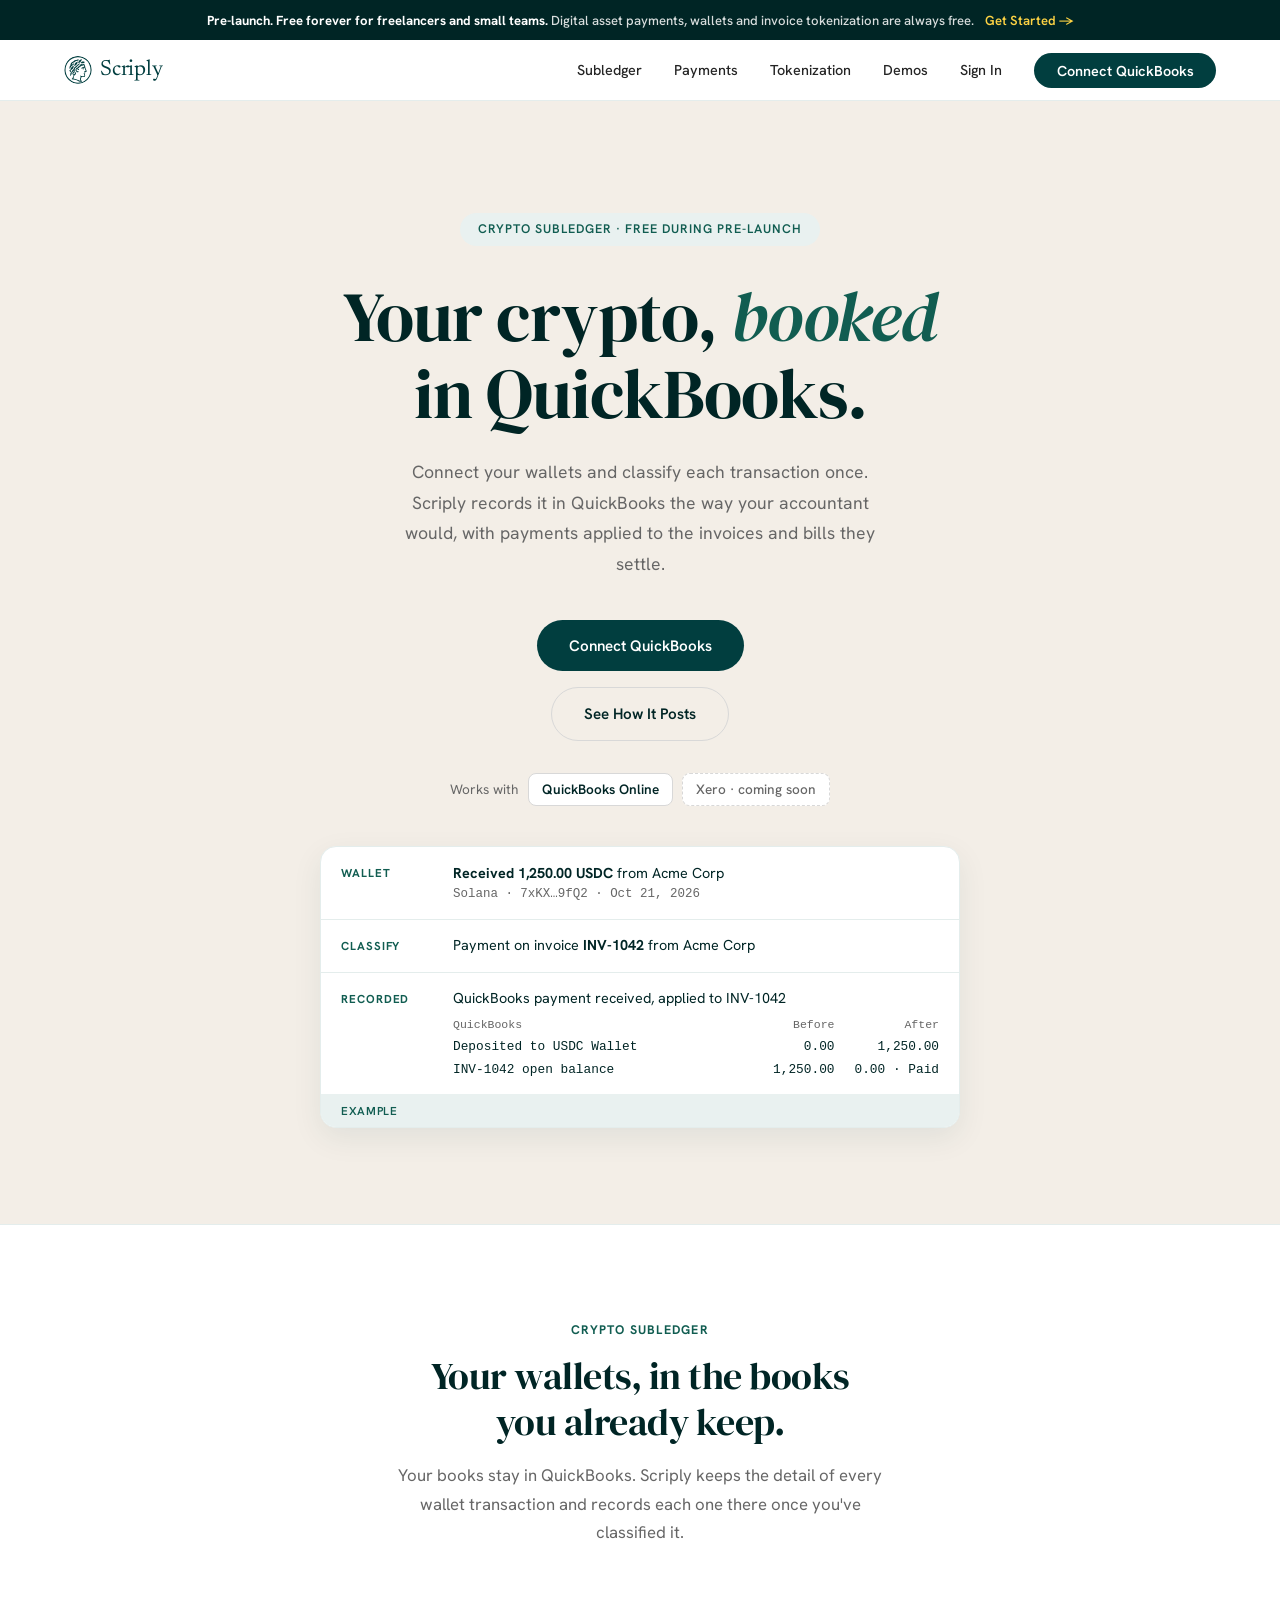
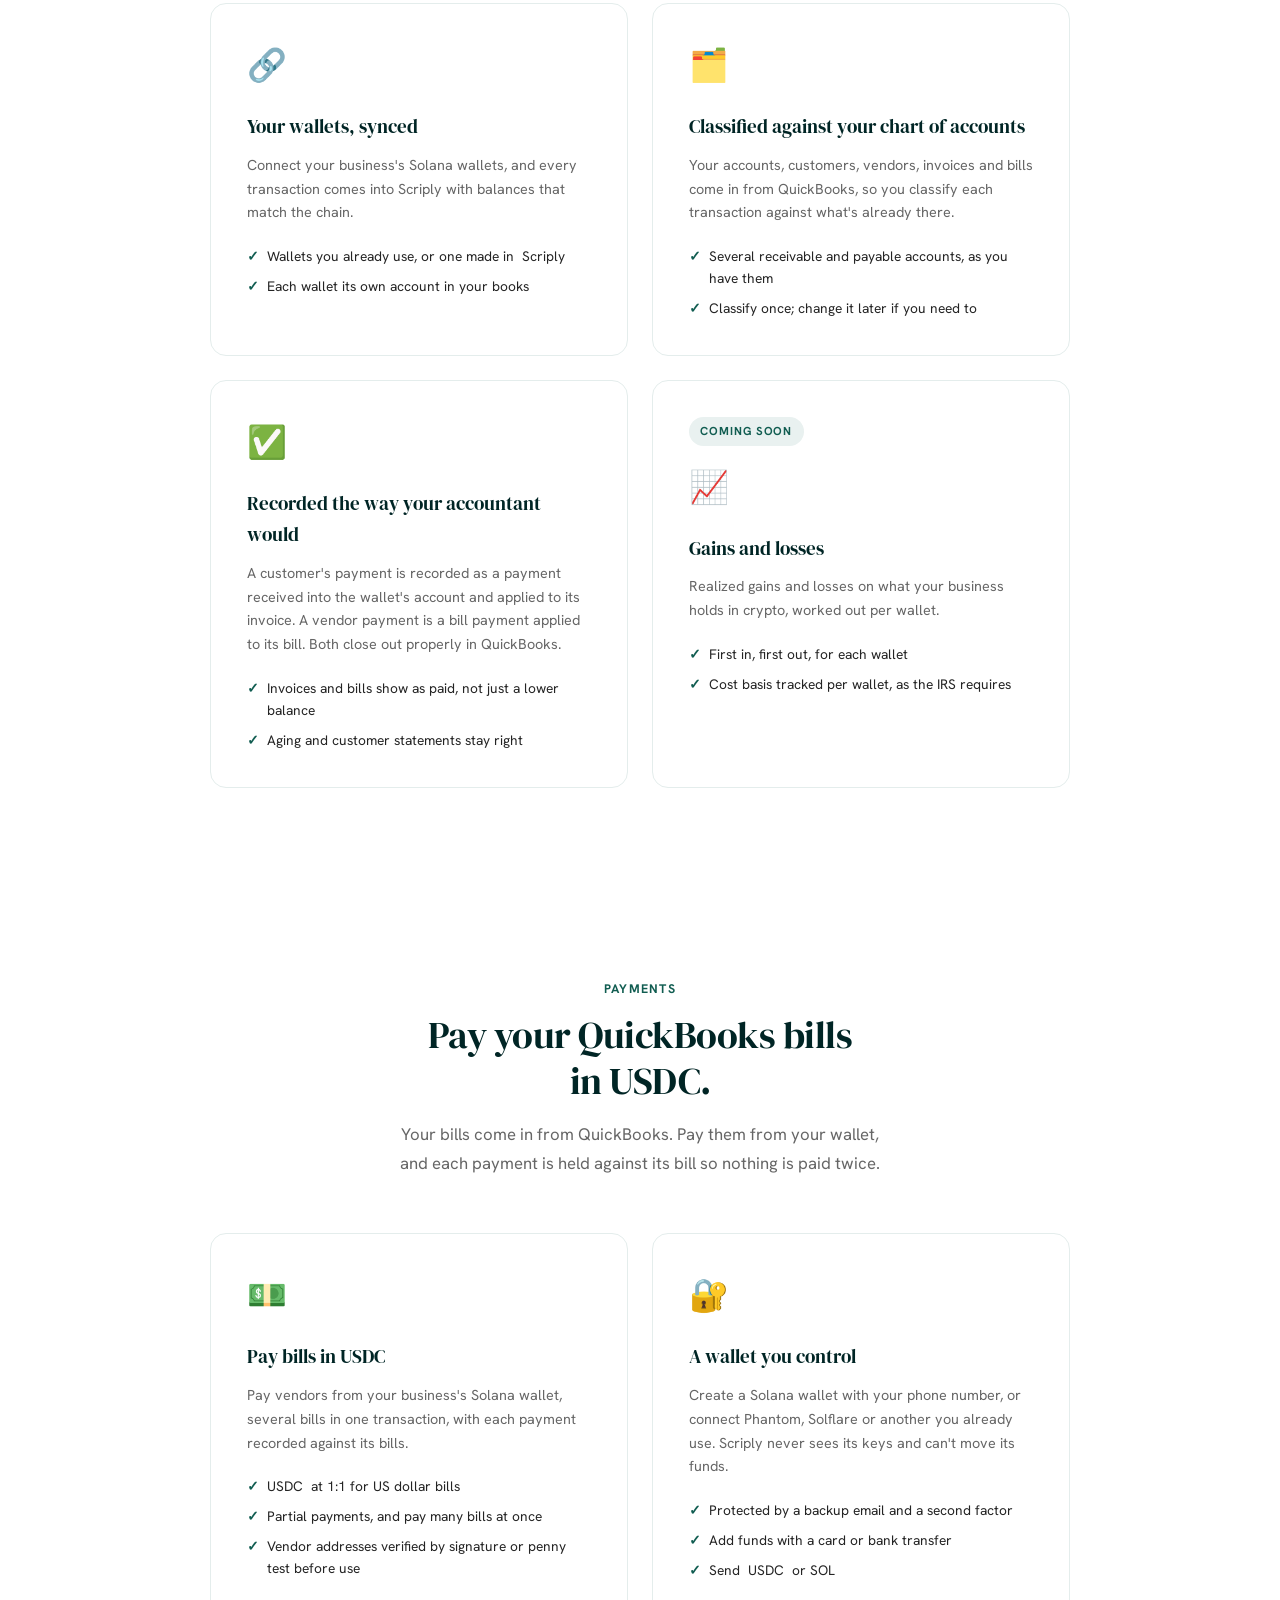
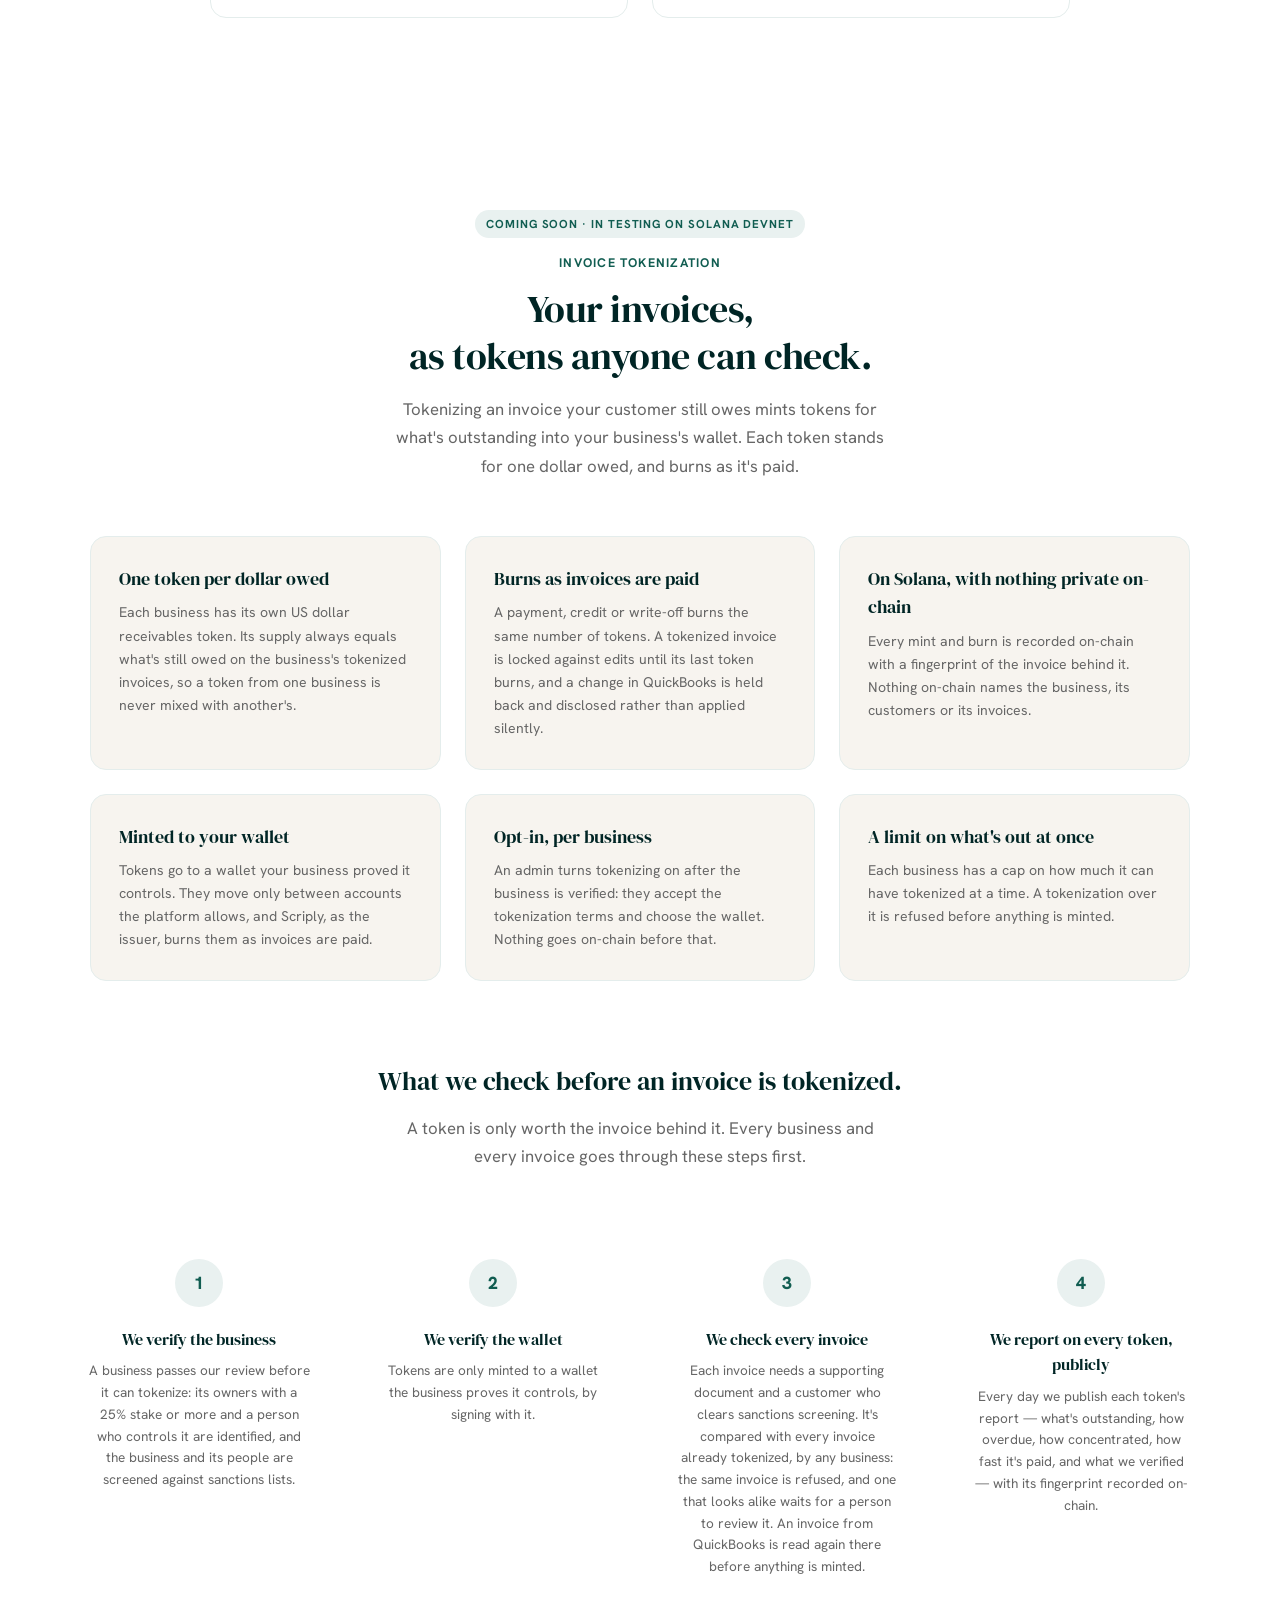
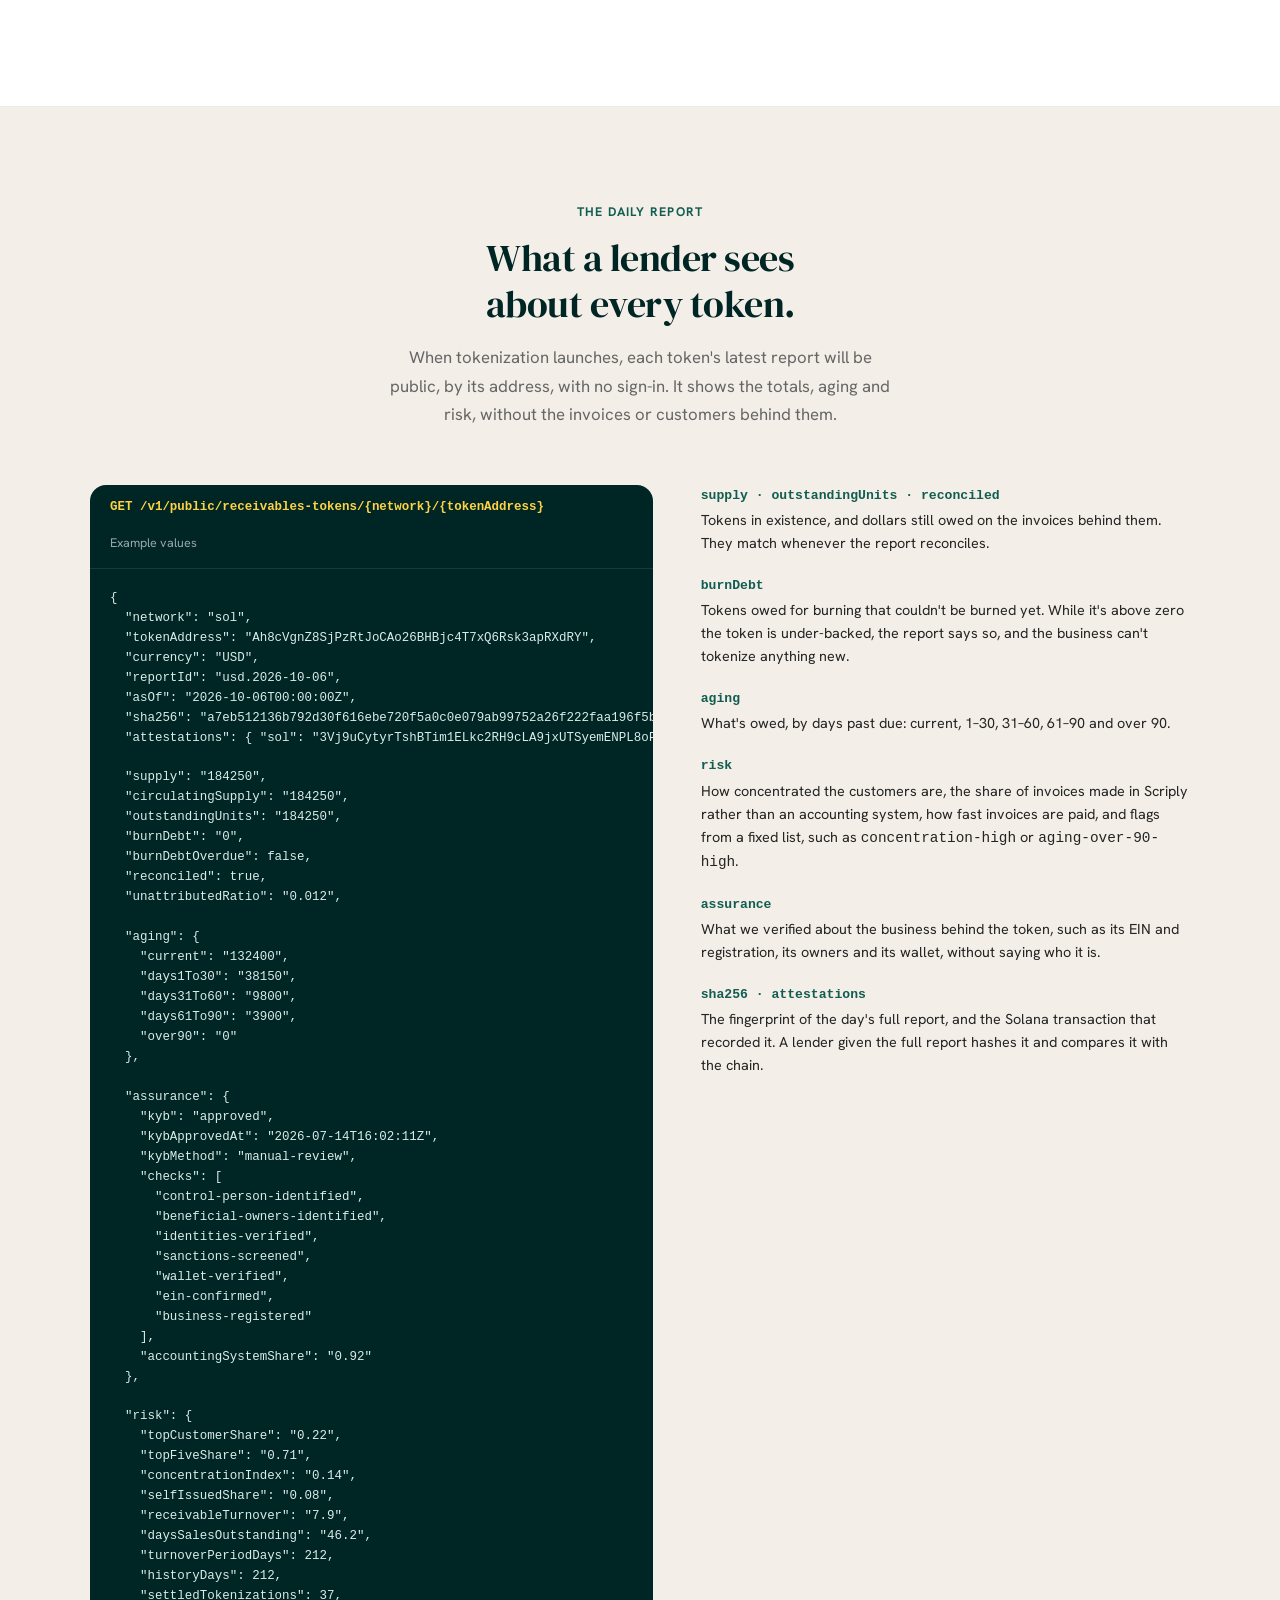
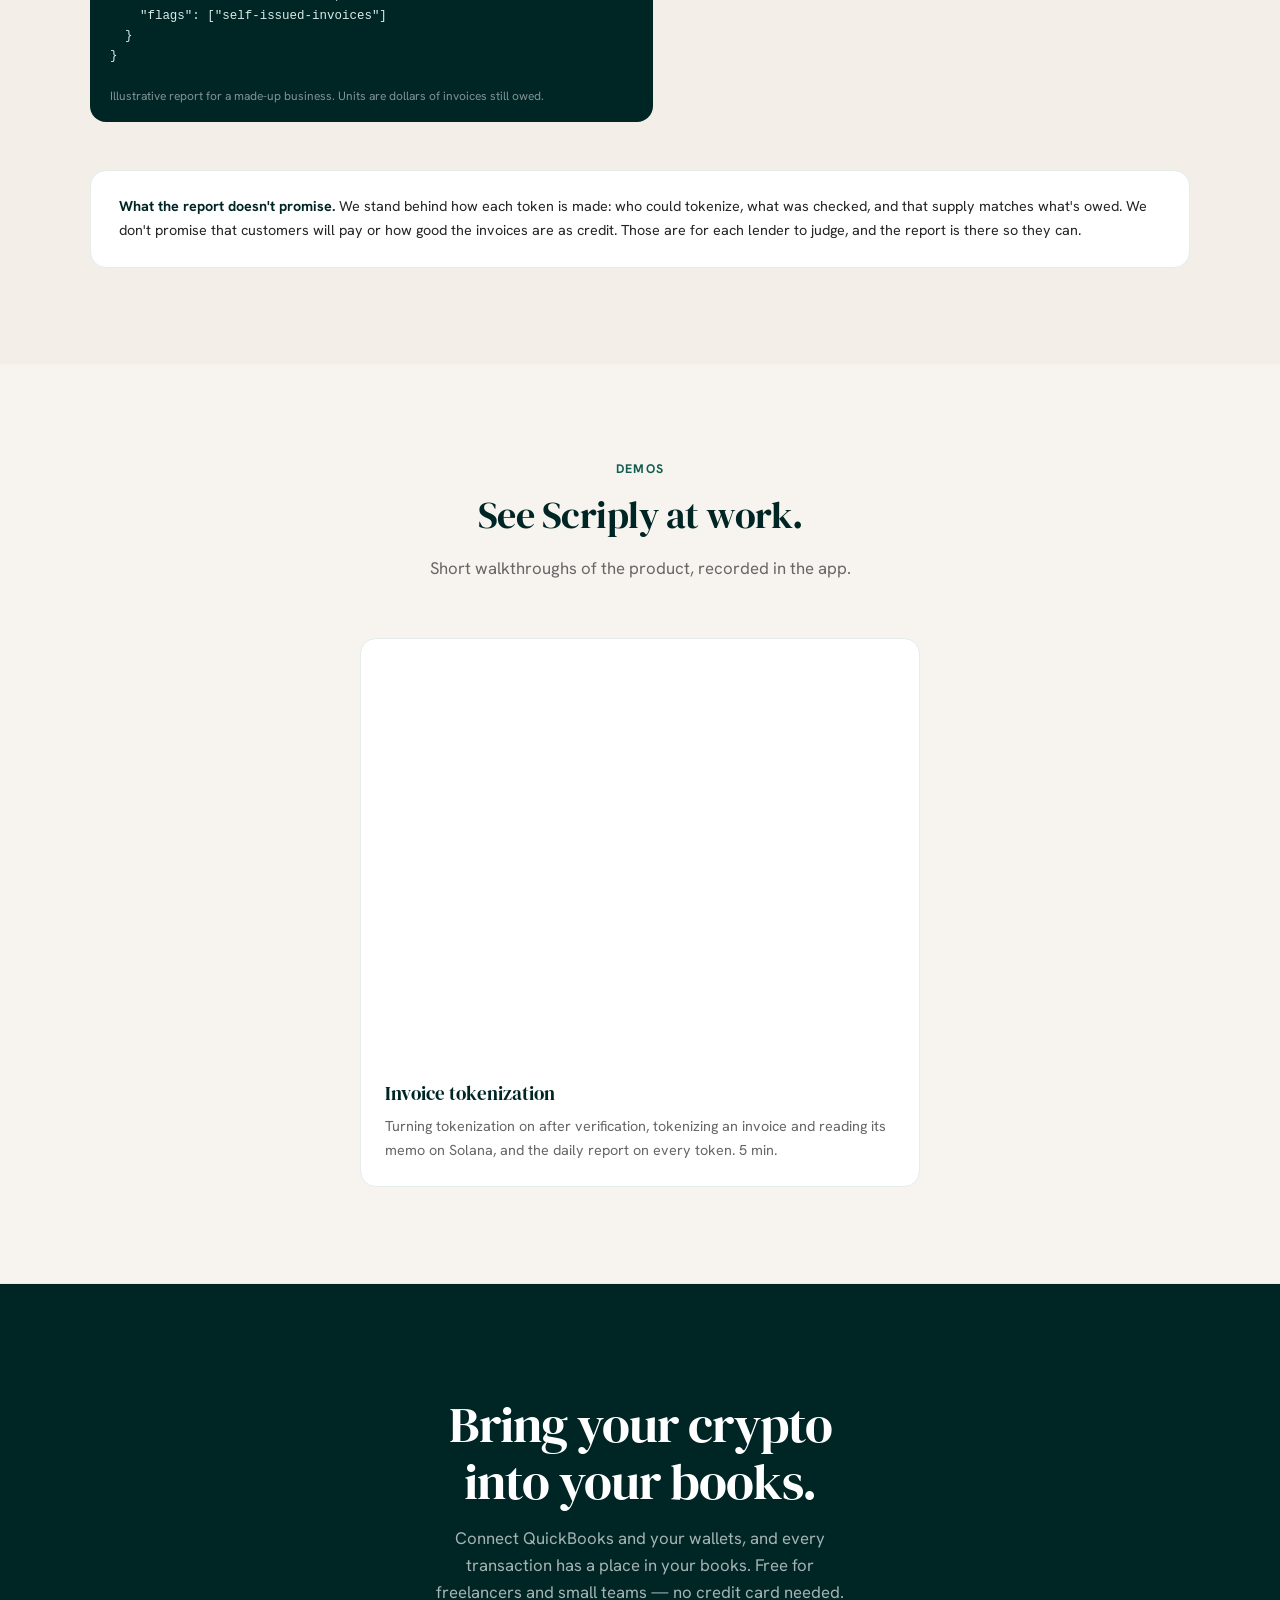
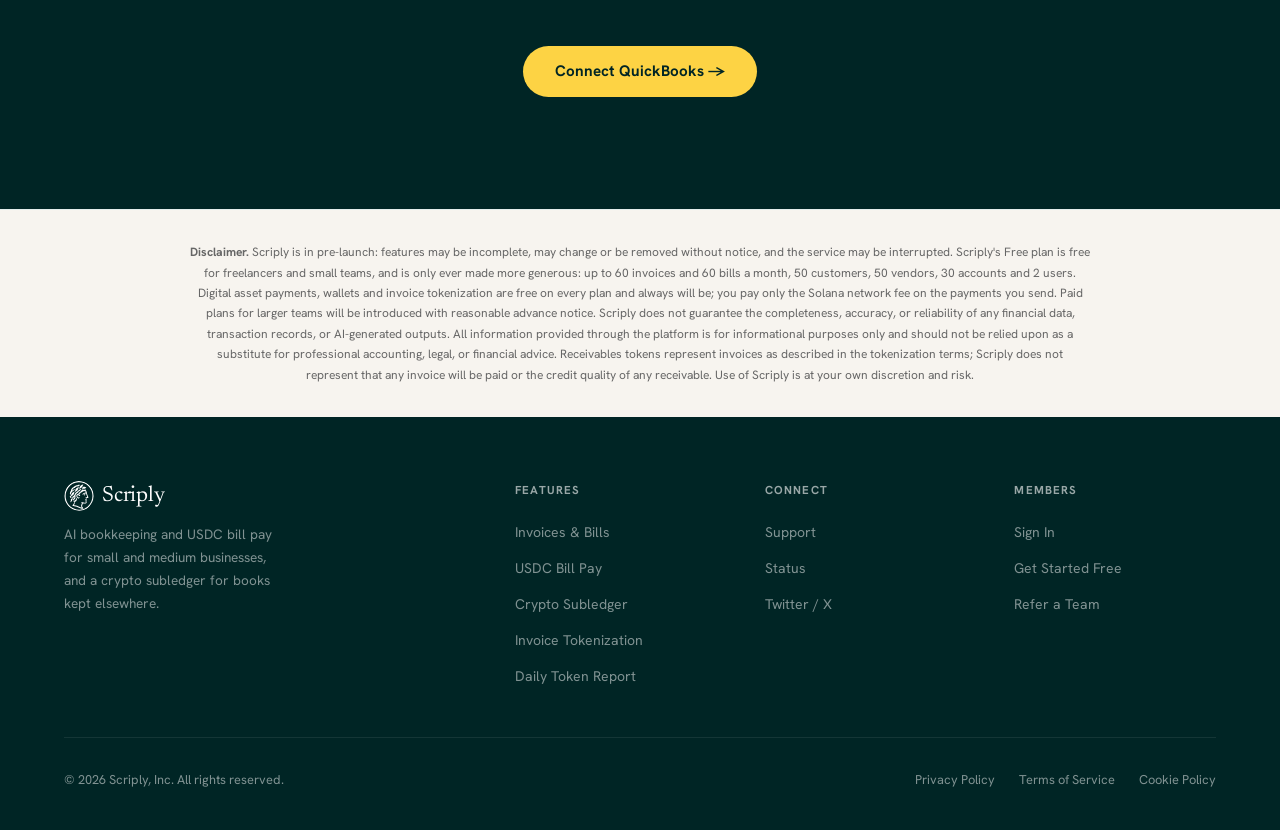
==== crypto-subledger.html @ 347678d5 "Split the site by where a business keeps its books The home page is for a business that runs its boo" ====
<!DOCTYPE html>
<html lang="en">
<head>
  <meta charset="UTF-8" />
  <meta name="viewport" content="width=device-width, initial-scale=1.0" />
  <title>Scriply — Crypto Subledger for QuickBooks</title>
  <meta name="description" content="Bring your business's crypto into QuickBooks: connect your wallets, classify each transaction once, and Scriply records it with payments applied to the invoices and bills they settle. Pay bills in USDC and turn invoices into tokens.">
  <meta name="theme-color" content="#013e3f">
  <meta property="og:type" content="website">
  <meta property="og:url" content="https://www.scriply.io/crypto-subledger">
  <meta property="og:site_name" content="Scriply">
  <meta property="og:title" content="Scriply — Your crypto, booked in QuickBooks">
  <meta property="og:description" content="Connect your wallets, classify each transaction once, and Scriply records it in QuickBooks, with payments applied to the invoices and bills they settle.">
  <meta name="twitter:card" content="summary">
  <link rel="preconnect" href="https://fonts.googleapis.com">
  <link rel="preconnect" href="https://fonts.gstatic.com" crossorigin>
  <link href="https://fonts.googleapis.com/css2?family=Hanken+Grotesk:wght@400;500;600;700;800;900&family=DM+Serif+Display:ital@0;1&family=Newsreader:opsz@6..72&display=swap" rel="stylesheet">
  <link rel="icon" href="favicon.svg" type="image/svg+xml">
  <link rel="apple-touch-icon" href="apple-touch-icon.png">
  <link rel="stylesheet" href="/styles.css">
</head>
<body>

  <!-- The Scriply coin, as scriply-ui's CoinMark (compact) draws it, in the text colour -->
  <svg width="0" height="0" style="position:absolute" aria-hidden="true">
    <symbol id="coin" viewBox="261 253 724 724">
      <clipPath id="coin-clip"><circle cx="623" cy="615" r="360"/></clipPath>
      <path fill="currentColor" fill-rule="evenodd" clip-path="url(#coin-clip)" d="M 596.5 153 C 363.8 168.7, 186.1 343.9, 168 575.3 C 166.7 591.9, 166.7 635, 168 650.5 C 176.8 755, 214.9 846, 281.5 922 C 394.5 1050.8, 567.4 1105, 734 1063.9 C 861.9 1032.2, 971.6 943.5, 1032 822.8 C 1084.2 718.7, 1095 593.5, 1061.9 478.9 C 1018.3 327.8, 900.2 210, 751.1 168.9 C 701.9 155.3, 646.5 149.7, 596.5 153 M 603.5 184.6 C 493.9 191.5, 401.3 231.6, 327.1 304.4 C 318.1 313.2, 306.8 325.2, 302 331 C 225.1 423.1, 190.2 546.7, 206 671 C 228.3 846.2, 354.1 989.9, 522.5 1032.3 C 584.9 1048, 650.4 1049.1, 712.5 1035.3 C 857.2 1003.2, 972.7 897.6, 1020.8 753.4 C 1056.8 645.7, 1051.8 532.5, 1006.5 428.5 C 948.5 295.4, 823.6 204.3, 675.5 187 C 658.1 184.9, 618.5 183.6, 603.5 184.6 M 621 204.1 C 613.3 206.3, 608.3 214.2, 609.2 222.7 C 611 238.3, 630.7 242.3, 639.8 228.9 C 642.9 224.4, 642.6 215, 639.2 210.3 C 635.5 205.1, 627.3 202.3, 621 204.1 M 558.2 209.2 C 551 211.6, 545.9 220.6, 547.4 228.3 C 550.4 244.7, 573.6 246.9, 579.5 231.5 C 584.7 217.9, 572 204.5, 558.2 209.2 M 678.4 209.8 C 665.6 217.8, 666.8 235.3, 680.4 240.5 C 698.8 247.5, 711.6 222.5, 695.7 210.6 C 691.7 207.7, 682.4 207.2, 678.4 209.8 M 736.9 223.2 C 730.2 226.6, 727.7 231, 728.2 238.7 C 728.8 249.2, 734.3 254.5, 744.5 254.5 C 751.6 254.5, 754.7 252.8, 758.7 247 C 761.8 242.3, 761.8 233.6, 758.7 228.8 C 756.1 224.9, 748.9 221, 744.5 221 C 742.8 221, 739.4 222, 736.9 223.2 M 497.5 223.5 C 490.7 227.1, 488 231.5, 488 238.5 C 488 251.5, 500.7 259.6, 511.9 253.8 C 523.8 247.6, 524.7 232.8, 513.7 224.6 C 510.1 221.9, 501.4 221.3, 497.5 223.5 M 443.6 245.4 C 427.6 251.1, 428.2 273.2, 444.5 278 C 455.7 281.2, 467.8 270, 465.4 258.6 C 463.3 248.5, 452.7 242.1, 443.6 245.4 M 790.9 246.2 C 785.8 249.7, 783.7 253.3, 783.2 259.2 C 781.4 280.9, 812.5 284.2, 816.4 262.9 C 817.6 256.7, 813.1 248.7, 806.8 245.4 C 802.5 243.2, 794.8 243.6, 790.9 246.2 M 607 255.6 C 477.9 262.8, 364.8 338, 310 453.1 C 259.1 560.1, 260.1 676.3, 312.8 777.5 C 340 829.7, 375.3 870.6, 423.3 905.7 C 506.2 966.3, 610.2 987.4, 707.7 963.4 C 771.1 947.8, 833.1 910.5, 877 861.6 C 940.4 790.9, 973 712.1, 975.6 623.5 C 978.2 538, 949.7 451.6, 896.9 385 C 886.6 371.9, 857.9 343.1, 844.3 332.2 C 809.4 304.1, 766.1 281.1, 726.5 269.6 C 687.1 258.2, 646.4 253.4, 607 255.6 M 841.9 276.2 C 831.1 283.5, 831.1 297.4, 842 304.8 C 847.1 308.3, 856.6 307.6, 861 303.4 C 872.7 292.3, 866.1 274, 850.5 274 C 846.7 274, 844.3 274.6, 841.9 276.2 M 389.4 276.9 C 378.3 281.9, 377 299.5, 387.3 305.8 C 403.9 316.1, 422.4 295.8, 409.7 281.3 C 404.1 274.9, 397 273.4, 389.4 276.9 M 609 285.1 C 510.8 289.5, 421 337.4, 365.3 415 C 334.4 458, 312 512.8, 304.5 563.5 C 300.1 593.5, 299.8 634.6, 303.9 661.5 C 331.3 842.8, 501.5 969.9, 678 940.8 C 782.8 923.6, 873.9 850.1, 920 745.5 C 960.3 654, 956.7 551.6, 910 458 C 894.9 427.7, 879.6 405.7, 858 383.6 C 790.2 314.1, 705.8 280.7, 609 285.1 M 888.9 314.2 C 880.5 318.5, 877.1 330.4, 882.2 338 C 889.5 348.8, 903.4 348.8, 910.8 337.9 C 912.7 335, 913.1 333.5, 912.8 328.4 C 911.9 315.3, 900.4 308.4, 888.9 314.2 M 345.5 314.5 C 327.7 320.7, 332.4 347, 351.2 347 C 370.8 347, 374.1 319.3, 355.2 314 C 350.6 312.7, 350.3 312.7, 345.5 314.5 M 715 335.6 C 666.3 348.5, 646.2 369.4, 631.4 422.3 C 627.1 437.6, 626.8 439.2, 628.2 440.7 C 629.7 442.1, 630.4 441.9, 636.1 438.2 C 639.6 436, 649 430.5, 657 425.9 C 674.4 416, 682.1 410.7, 691 402.3 C 704.3 389.7, 714.9 370.8, 723.1 345.2 C 726.4 334.5, 725 332.9, 715 335.6 M 612.5 346 C 602.5 347.4, 589.4 350.8, 583 353.7 C 579.4 355.3, 574.4 356.5, 568.9 357 C 547 359.2, 525.4 370.1, 508 387.8 C 499.2 396.8, 497.8 397.7, 488.8 401.6 C 453.4 416.6, 429.9 448.8, 427.3 486 L 426.6 495.2 421.2 502.3 C 414.4 511.3, 408.6 522.6, 405.7 532.7 C 400.2 552.3, 405.4 585.8, 414.3 586.8 C 418.5 587.3, 419.6 585.6, 420.9 576.9 C 424.8 550.5, 437.2 527.6, 456.7 510.6 C 465.8 502.8, 470.9 499.5, 488 490.5 C 506.7 480.7, 509.5 477.9, 517.2 460.4 C 523.2 446.7, 523.8 444.5, 521.6 443.6 C 518.5 442.5, 501.5 452.3, 490.8 461.6 C 485.2 466.4, 460.4 480.7, 459.3 479.7 C 459.1 479.4, 459.9 475.9, 461.3 472 C 469.3 449, 489.1 430.2, 514.6 421.4 C 522.6 418.7, 524.9 417.4, 526.9 414.8 C 531.3 408.7, 544.5 396.5, 550.2 393.1 C 564.9 384.4, 586.8 379, 607 379 C 611 379, 616 378.1, 619.7 376.9 C 625.4 375, 626.3 374.2, 630.6 368.1 C 633.2 364.5, 638.2 358.6, 641.8 355.1 C 647.5 349.6, 648.1 348.7, 646.8 347.4 C 644.9 345.5, 622.6 344.6, 612.5 346 M 927.5 360.2 C 916.2 366.6, 916.4 383.6, 927.9 389.6 C 933.4 392.5, 937.3 392.6, 943 389.7 C 954.5 383.9, 955.4 368.5, 944.7 360.6 C 940.6 357.5, 932.4 357.3, 927.5 360.2 M 304 361.2 C 291.8 367.7, 292 385.4, 304.4 391 C 309.8 393.5, 313.6 393.4, 319 390.7 C 325.2 387.5, 328 383.1, 328 376 C 328 362.8, 315.4 355.1, 304 361.2 M 732.5 393.5 C 725.9 394.9, 725.2 395.3, 720.5 400.7 C 711.6 410.9, 702.7 419, 692.8 425.5 C 687.4 429.1, 682.7 432.5, 682.3 433.1 C 681.3 434.9, 684.9 437, 689.2 437 C 691.3 437, 698.7 438.2, 705.7 439.6 C 723.4 443.3, 744.6 443.6, 756.5 440.1 C 767.6 436.9, 777.1 432, 787.5 424.1 C 798.6 415.7, 800.3 413.2, 797.4 409.2 C 794.5 405.4, 782 398.4, 772.5 395.3 C 762.2 392.1, 743.2 391.2, 732.5 393.5 M 603 401.5 C 583.9 408.4, 572.3 415.5, 560.4 427.4 C 544.3 443.6, 536.5 460.6, 530 494 C 528.9 499.7, 527.6 506, 527 507.8 C 525.8 511.9, 527.1 515, 529.9 515 C 531 515, 539 510.3, 547.7 504.6 C 588.9 477.6, 601.4 460.8, 613.4 415.2 C 618.5 396, 618.4 395.9, 603 401.5 M 958.9 411.3 C 943.7 419.3, 949.2 443, 966.4 443 C 985.1 443, 990.5 418.6, 973.5 410.8 C 968.1 408.4, 964.1 408.5, 958.9 411.3 M 271.9 413.2 C 267.1 416.5, 264.8 420.1, 264.2 425.2 C 262.5 440.2, 278.6 449.8, 290.9 441 C 299.9 434.6, 299.6 419.8, 290.2 413.5 C 285.2 410.1, 276.7 409.9, 271.9 413.2 M 660.4 446.3 C 655.5 448.7, 647 453.9, 641.5 457.9 C 636 461.8, 627.9 466.8, 623.5 468.9 C 616.1 472.5, 615 473.4, 609.5 481 C 598.6 496, 584 507.7, 558.4 522.4 C 548.8 528, 538.3 537.5, 532.6 546 C 530.6 549, 526.4 557.8, 523.4 565.5 C 513.6 590.6, 502.5 605, 481.7 619.3 C 467.4 629.3, 463.4 635.3, 460.9 650.7 C 460.3 654.4, 459.4 659.8, 458.8 662.6 L 457.9 667.7 448 672.9 C 442.6 675.8, 436.7 679.5, 434.9 681.3 C 428.5 687.5, 426 697.7, 426 717.5 C 425.9 730.7, 424.5 736.5, 418.5 748.5 C 413.5 758.4, 413.1 760.8, 415.8 763.3 C 423.3 770.1, 440.7 757.5, 450.3 738.5 C 455.8 727.3, 462 702.1, 462 690.5 C 462 688.5, 462.4 684.9, 463 682.5 C 464 678.6, 464.5 678.1, 467.8 677.5 C 476.5 675.9, 484.4 668.8, 487.9 659.5 C 492.4 647.3, 498.7 638.8, 508.1 632.4 C 513.4 628.6, 514.2 629.9, 513.6 641.5 C 512.6 661.6, 503 677.6, 485.7 687.6 C 472.7 695.2, 469.6 701.8, 475.6 709 L 478.3 712.2 485.6 711.5 C 510.4 709.3, 527.6 693.3, 535.1 665.4 C 536.9 658.6, 537.3 653.4, 538 629 C 538.6 605.3, 539.1 599.3, 540.7 593.5 C 547.4 569.6, 558.5 555.7, 582 541.9 C 597.8 532.6, 606.7 524.1, 612.7 512.3 L 616.9 504.2 626.6 499.5 C 648.3 489.1, 660 477.2, 670.1 455.2 C 674.5 445.8, 674.5 445.6, 672.4 443.5 C 670.3 441.4, 670.5 441.4, 660.4 446.3 M 770.3 459.4 C 752.1 468.8, 725.1 469.4, 705.7 460.7 C 699.6 458, 698.7 457.8, 695.9 459 C 691.5 460.8, 690 462.6, 689.9 466.3 C 689.9 474.2, 679.6 491.6, 669.7 500.5 C 663.2 506.3, 659.4 508.8, 647.6 514.6 C 636.8 520, 635.3 521.2, 634.4 525 C 633.4 529.5, 624.8 542, 619.4 546.8 C 612.1 553.2, 608 555.6, 597.3 559.4 C 580.8 565.3, 570.8 573.5, 564.4 586.1 C 550.3 613.9, 564.1 654, 592.7 668.2 C 600.6 672.1, 601.8 672.4, 611.1 672.8 C 623.3 673.3, 630 670.7, 633.8 664.1 C 636.8 658.7, 636.8 649.3, 633.9 645.6 C 630.8 641.7, 624.7 641.9, 619.6 646.1 C 607.9 655.8, 587.8 640.1, 583.7 618.1 C 581.1 604.1, 587.9 589.1, 599.6 582.8 C 608.7 577.9, 608.8 577.9, 608.2 585.2 C 607.8 590.8, 608.1 592.3, 611.2 599 C 615.3 607.6, 618.7 611.2, 624.8 613.4 C 632.7 616.2, 639.5 614.4, 645.6 607.8 C 649.9 603.3, 651 600.2, 651 591.4 C 651 584.7, 650.7 583.8, 648.6 582.4 C 645.5 580.4, 641.8 581.7, 636.8 586.6 C 634.6 588.7, 632.4 590, 631.3 589.8 C 629.5 589.4, 620.7 575.3, 621.2 573.6 C 621.4 573.1, 624.5 571.5, 628.1 570 C 646.3 562.2, 659.1 549.9, 664.9 534.7 C 665.4 533.1, 666.5 531.7, 667.2 531.6 C 667.9 531.4, 672.5 530.5, 677.4 529.5 C 693 526.6, 706.2 518.9, 715 507.8 L 719.1 502.6 730.8 502.4 C 744 502.1, 753.3 500, 765.3 494.6 L 772.7 491.2 779.3 509.8 C 783 520.1, 786 528.7, 786 529.1 C 786 529.4, 781.8 530.5, 776.7 531.5 C 753.1 536, 729.8 546.9, 707.1 564.1 C 700 569.4, 698.4 572, 700 575 C 702 578.7, 705 578.2, 726 570.6 C 752 561.1, 767.4 556.4, 777.3 555 C 791.6 553, 789.8 551.7, 796.4 569.7 C 814.8 620.3, 822 641.3, 821 641.9 C 820.4 642.3, 814 643.4, 806.7 644.3 C 799.4 645.3, 791.7 646.5, 789.7 647.1 C 780.5 649.5, 778.2 665.1, 786.3 670 C 790.2 672.4, 792.8 672.4, 799 670.2 C 801.7 669.3, 804.2 668.8, 804.5 669.2 C 804.9 669.6, 804.9 672.3, 804.5 675.4 L 803.8 680.9 787.7 688.9 C 778.9 693.3, 770.1 698.1, 768.3 699.5 C 761.5 704.7, 765.4 709.2, 775.5 707.9 C 778.8 707.5, 785.3 707.1, 790 707 C 796.1 706.9, 799.7 706.4, 802.7 705 C 809 702.1, 809.9 699.2, 809.2 684.3 C 808.9 677.7, 809 671.1, 809.3 669.6 C 810.1 666.5, 810.5 666.4, 827.7 664.5 C 841.8 663, 845 661.7, 847.5 656.9 C 850.6 650.8, 849.8 647.9, 829.9 598.6 L 810.9 551.5 811.9 544.8 C 813.4 535.4, 812.5 532.1, 801.2 503 C 795.7 488.9, 789.8 473.2, 787.9 468.1 C 786.1 463, 784 458.1, 783.2 457.3 C 781.1 455.2, 777.1 455.8, 770.3 459.4 M 984.5 464.7 C 983.4 464.9, 981 466.3, 979.2 467.6 C 970.2 474.4, 970.7 488.3, 980.3 495.4 C 984.3 498.3, 994.6 498.3, 998.6 495.4 C 1004.2 491.2, 1006.2 487.1, 1005.8 480.4 C 1005 468.8, 995.7 461.9, 984.5 464.7 M 250.5 467.4 C 235.9 473.8, 238.8 496.1, 254.6 499.4 C 262.4 501, 271.7 495.1, 273.9 487.3 C 277.6 473.3, 263.7 461.5, 250.5 467.4 M 499 510.5 C 462.5 529.7, 444 552, 434.9 587.6 C 430.8 603.6, 431 603.3, 416.2 612.2 C 402.1 620.6, 399.8 623, 399.2 629.9 C 398.7 635.8, 401.7 640.6, 408 643.7 C 412.4 645.9, 412.5 646.1, 412.5 650.9 C 412.5 654.7, 413.1 656.7, 415.5 660 C 421 667.8, 421.1 667.8, 433.3 660.3 C 439.3 656.6, 444.4 653.1, 444.6 652.3 C 445.8 649.4, 443.9 646.1, 439.8 643.8 C 426.1 636.1, 430.6 626.8, 455.7 610.2 C 483.3 592.1, 497.2 575.2, 506 549.2 C 509.5 539, 516.2 509.7, 515.8 506.7 C 515.2 502.9, 512 503.6, 499 510.5 M 999.9 521.9 C 986 526.3, 983.5 545.8, 996 552.8 C 1010.8 561.2, 1026.8 545.3, 1019 530 C 1015.7 523.6, 1006.6 519.7, 999.9 521.9 M 237.4 524 C 230.2 526.2, 225.3 534.4, 226.2 542.7 C 227.6 554.5, 240.7 560.8, 251.3 554.7 C 261.7 548.8, 261.5 530.9, 251 525.5 C 247.2 523.5, 241.1 522.8, 237.4 524 M 765.9 570.9 C 765 571.4, 756.2 574.1, 746.4 576.9 C 723.3 583.4, 721.6 585.3, 733.8 590.7 C 758.7 601.8, 767.2 603.8, 769.5 599 C 770.2 597.6, 771.4 591.3, 772.3 585 C 773.6 574.6, 773.6 573.3, 772.2 571.7 C 770.5 569.8, 768.3 569.5, 765.9 570.9 M 1004 581.1 C 995.4 584.5, 991 596.4, 995.3 604.7 C 1003.5 620.5, 1026.9 614.5, 1026.9 596.5 C 1026.9 585.3, 1014.4 576.9, 1004 581.1 M 229.4 583.9 C 223.4 586.5, 220.6 591, 220.1 598.4 C 219.5 609.1, 226.8 616.5, 237.2 615.7 C 247.4 615, 253.4 608.4, 252.8 598.4 C 252.2 588.8, 245.4 582, 236.5 582 C 234.8 582, 231.6 582.8, 229.4 583.9 M 1005.2 638.9 C 994 641.6, 988.8 655, 995.1 664.7 C 1004.6 679, 1027.4 670.6, 1025.6 653.6 C 1024.4 643.5, 1014.9 636.6, 1005.2 638.9 M 230 643.1 C 223.9 647.3, 221.7 651.5, 222.1 658.5 C 223.5 680.5, 255 679.8, 255 657.7 C 255 648.2, 248.9 641.9, 239.2 641.2 C 234.4 640.8, 232.9 641.2, 230 643.1 M 565.3 664.9 C 561.3 667.3, 558.7 671.7, 554.9 682.5 C 550 696.5, 544.3 706.7, 537.5 713.5 C 526.4 724.5, 512.3 729.5, 498.7 727.1 C 490.7 725.7, 487.7 726.8, 485.9 731.7 C 482.8 739.6, 489.8 746.7, 508.6 754.6 C 510.7 755.4, 510.7 755.5, 506.8 768.9 C 499.5 793.8, 487.4 815.4, 471.7 831.7 L 462.7 841 463.2 845.7 C 464.2 854.1, 465.9 854.8, 507.7 862.9 C 563.9 873.9, 575.7 877.5, 623 897.7 C 665.1 915.7, 679.7 919.8, 704.5 920.6 C 722.9 921.1, 724.9 920.6, 726.4 914.7 C 727.2 911.2, 727 910.7, 719 900.1 C 709.2 886.8, 701.8 874.7, 698.9 867.1 C 695.8 859.1, 696.7 853, 703.8 830.5 C 707 820, 710.7 807.9, 712 803.5 C 713.2 799.1, 714.3 795.3, 714.4 795.2 C 714.5 795.1, 724.2 795.9, 736 797 C 765 799.7, 780.1 799.6, 787.6 796.8 C 800.1 792.1, 808.3 779.9, 808.4 765.6 C 808.4 757.6, 808.3 757.1, 803 746.7 L 797.6 736 801.6 732.5 C 808.3 726.8, 809.8 719.2, 805.4 712.6 C 803.1 709, 800.5 709.2, 793.4 713.5 C 777.7 722.9, 775.4 730.6, 783.5 747.1 C 789.6 759.7, 789.4 765.7, 782.7 772.7 C 777.6 777.9, 775.2 778.3, 756.2 776.5 C 722.9 773.3, 705.3 769.5, 687.1 761.8 C 677.5 757.7, 674.9 757.7, 675 761.8 C 675 764.9, 681.1 774.1, 687 780 L 693 785.9 685.6 807.7 C 674.7 839.6, 674.6 840, 674.5 852 C 674.5 864.6, 676.3 871.1, 684.5 886.9 C 687.5 892.6, 690 897.5, 690 897.7 C 690 898.3, 684.7 897.1, 675.5 894.5 C 665.9 891.8, 651.4 885.9, 628.9 875.7 C 590.9 858.4, 565.5 850.4, 518 840.9 C 508.9 839.1, 501.3 837.5, 501.1 837.4 C 501 837.2, 503.3 832.5, 506.3 826.8 C 515.2 810, 522 786.8, 522 773 C 522 770.4, 522.2 765.6, 522.6 762.3 L 523.2 756.4 531.2 754.2 C 548.6 749.3, 561 737.6, 567 720.5 C 570.3 711.3, 571.7 702.4, 573 684.2 C 574.1 668, 574.1 666.7, 572.4 664.9 C 570.2 662.5, 569.2 662.5, 565.3 664.9 M 992 697.1 C 981.2 701.4, 978.2 715.5, 986.1 724.4 C 995.9 735.6, 1015 727.5, 1014.9 712.2 C 1014.9 701.2, 1002.3 692.9, 992 697.1 M 241.9 700.2 C 225.7 708.4, 233.1 733.4, 251.2 731.7 C 260.6 730.8, 266.3 723.9, 265.8 714.4 C 264.9 701.2, 253.4 694.4, 241.9 700.2 M 971.2 753.9 C 957.5 762.5, 962.5 783.4, 978.5 784.7 C 995.3 786.1, 1003.2 764.7, 989.7 754.6 C 985.6 751.5, 975.5 751.2, 971.2 753.9 M 264.4 753.9 C 254.2 756.4, 248.6 768.6, 253.4 777.9 C 259 788.6, 275 789.7, 281.9 780 C 290.6 767.8, 279 750.3, 264.4 753.9 M 946.2 806.1 C 937.7 810.3, 934.4 820.6, 938.9 828.7 C 947.5 843.9, 970 837.7, 970 820.1 C 970 808.1, 957.3 800.6, 946.2 806.1 M 288.5 806.4 C 282.4 809.1, 279.6 813.3, 279.1 820.4 C 278.8 825.7, 279.1 827.5, 280.9 830.3 C 288 841.8, 305.3 840.6, 310.6 828.2 C 316.4 814.6, 302 800.3, 288.5 806.4 M 321 853.1 C 314.3 856.6, 312.5 859.8, 312.5 867.8 C 312.5 873.1, 312.9 875.1, 314.7 877.6 C 321.6 887.3, 337.7 886.3, 343 875.9 C 350.3 861.5, 335.2 845.8, 321 853.1 M 911.3 853.4 C 905.8 856.8, 903.6 861.5, 904.2 869.1 C 904.8 878.7, 911.9 884.5, 921.7 883.7 C 928.2 883.2, 931.7 880.9, 934.8 874.9 C 942.6 859.9, 925.9 844.7, 911.3 853.4 M 360.2 893.9 C 349.9 898.6, 347.9 912.2, 356.3 920.6 C 371.4 935.7, 394 914.2, 380.2 897.9 C 375.2 891.9, 367.8 890.5, 360.2 893.9 M 872.8 894.2 C 862.1 901.3, 863.1 918.8, 874.6 923.6 C 889.8 929.9, 903.8 914.8, 896.2 900.2 C 892.2 892.4, 880.2 889.3, 872.8 894.2 M 831.4 928.5 C 817 933.5, 816.4 954.1, 830.4 959.5 C 841.8 963.9, 853.4 955.9, 853.2 943.8 C 853.1 932.6, 842 924.9, 831.4 928.5 M 405.9 930.2 C 391.3 937.6, 395.5 959.5, 411.9 961.7 C 425 963.4, 434.9 946.7, 427.4 935.7 C 422.4 928.3, 413.9 926.2, 405.9 930.2 M 460.6 957.1 C 452.5 958.9, 448 964.8, 448 973.5 C 448 991.6, 473 996.4, 479.5 979.5 C 484.4 966.7, 473.9 954.3, 460.6 957.1 M 780 957.7 C 770.2 963.1, 768.1 975.9, 775.8 984.1 C 786.1 995.2, 803.9 987.7, 803.9 972.3 C 804 960.2, 790.5 952, 780 957.7 M 728.5 978.4 C 717.4 983.3, 715.6 997.6, 724.9 1006.4 C 729.3 1010.6, 738.8 1011.3, 743.9 1007.8 C 749.8 1003.7, 751.5 1000.6, 751.5 993.5 C 751.5 988.2, 751 986.7, 748.6 983.5 C 743.9 977.4, 735.5 975.2, 728.5 978.4 M 511.4 979.3 C 495.7 986.4, 501 1011, 518.1 1011 C 527.9 1011, 534.2 1005.2, 534.7 995.7 C 535.2 988.8, 533.2 984.7, 527.7 980.6 C 524.3 978.1, 515.6 977.4, 511.4 979.3 M 676.6 990.4 C 669.5 992.9, 666 998.2, 666 1006 C 666 1021.4, 683.4 1028.1, 694.1 1016.9 C 700.4 1010.3, 700.2 1000.5, 693.7 994.2 C 688.3 989, 683.6 987.9, 676.6 990.4 M 568 991.1 C 556 995.9, 554.4 1013.2, 565.3 1020.7 C 569.9 1023.8, 578.3 1023.8, 583.1 1020.7 C 587 1018.1, 591 1010.9, 591 1006.4 C 591 995.6, 578.1 987, 568 991.1 M 624.3 993.9 C 614.1 996.3, 609 1008.2, 613.9 1017.9 C 621.5 1032.8, 643.1 1028, 644.7 1011.1 C 645.8 999.9, 635.5 991.2, 624.3 993.9"/>
    </symbol>
  </svg>

  <a href="#main" class="skip-link">Skip to content</a>

  <!-- LAUNCH BANNER -->
  <div class="launch-banner">
    <strong>Pre-launch.</strong> <strong>Free forever for freelancers and small teams.</strong> Digital asset payments, wallets and invoice tokenization are always free.
    <a href="https://app.scriply.io">Get Started →</a>
  </div>

  <!-- NAV -->
  <nav aria-label="Main">
    <a href="/" class="brand-lockup nav-logo" translate="no"><svg width="28" height="28" aria-hidden="true"><use href="#coin"/></svg><span translate="no">Scriply</span></a>
    <button type="button" class="nav-toggle" aria-expanded="false" aria-controls="nav-links" aria-label="Menu">
      <svg width="20" height="20" viewBox="0 0 20 20" aria-hidden="true"><path d="M3 5h14M3 10h14M3 15h14" stroke="currentColor" stroke-width="2" stroke-linecap="round"/></svg>
    </button>
    <ul id="nav-links">
      <li><a href="#subledger">Subledger</a></li>
      <li><a href="#payments">Payments</a></li>
      <li><a href="#tokenization">Tokenization</a></li>
      <li><a href="#demos">Demos</a></li>
      <li><a href="https://app.scriply.io">Sign In</a></li>
      <li><a href="https://app.scriply.io" class="nav-cta">Connect <span translate="no">QuickBooks</span></a></li>
    </ul>
  </nav>

  <main id="main">
  <!-- HERO -->
  <section class="hero">
    <div class="hero-eyebrow">Crypto Subledger · Free During Pre-Launch</div>
    <h1>Your crypto, <em>booked</em><br />in <span translate="no">QuickBooks</span>.</h1>
    <p>Connect your wallets and classify each transaction once. <span translate="no">Scriply</span> records it in <span translate="no">QuickBooks</span> the way your accountant would, with payments applied to the invoices and bills they settle.</p>
    <div class="hero-actions">
      <a href="https://app.scriply.io" class="btn-primary">Connect <span translate="no">QuickBooks</span></a>
      <div class="hero-actions-secondary">
        <a href="#subledger" class="btn-secondary">See How It Posts</a>
      </div>
    </div>
    <div class="works-with">Works with <span class="system" translate="no">QuickBooks Online</span><span class="system soon"><span translate="no">Xero</span> · coming soon</span></div>
    <div class="ledger" role="figure" aria-label="Example: a wallet payment recorded in QuickBooks and applied to its invoice">
      <div class="ledger-row">
        <span class="ledger-step">Wallet</span>
        <div><strong>Received 1,250.00 <span translate="no">USDC</span></strong> from Acme Corp<div class="ledger-meta">Solana · 7xKX…9fQ2 · Oct 21, 2026</div></div>
      </div>
      <div class="ledger-row">
        <span class="ledger-step">Classify</span>
        <div>Payment on invoice <strong>INV-1042</strong> from Acme Corp</div>
      </div>
      <div class="ledger-row">
        <span class="ledger-step">Recorded</span>
        <div><span translate="no">QuickBooks</span> payment received, applied to INV-1042
          <div class="ledger-balances">
            <span class="head" translate="no">QuickBooks</span><span class="head num">Before</span><span class="head num">After</span>
            <span>Deposited to USDC Wallet</span><span class="num">0.00</span><span class="num">1,250.00</span>
            <span>INV-1042 open balance</span><span class="num">1,250.00</span><span class="num">0.00 · Paid</span>
          </div>
        </div>
      </div>
      <span class="ledger-example">Example</span>
    </div>
  </section>

  <!-- SUBLEDGER -->
  <section class="solutions" id="subledger">
    <div class="section-header">
      <span class="section-eyebrow">Crypto Subledger</span>
      <h2 class="section-title">Your wallets, in the books<br />you already keep.</h2>
      <p class="section-sub">Your books stay in <span translate="no">QuickBooks</span>. <span translate="no">Scriply</span> keeps the detail of every wallet transaction and records each one there once you've classified it.</p>
    </div>
    <div class="solutions-grid solutions-grid-two">
      <div class="solution-card">
        <span class="solution-icon" aria-hidden="true">🔗</span>
        <h3>Your wallets, synced</h3>
        <p>Connect your business's <span translate="no">Solana</span> wallets, and every transaction comes into <span translate="no">Scriply</span> with balances that match the chain.</p>
        <ul class="solution-features">
          <li><span class="check-icon" aria-hidden="true">✓</span> Wallets you already use, or one made in <span translate="no">Scriply</span></li>
          <li><span class="check-icon" aria-hidden="true">✓</span> Each wallet its own account in your books</li>
        </ul>
      </div>
      <div class="solution-card">
        <span class="solution-icon" aria-hidden="true">🗂️</span>
        <h3>Classified against your chart of accounts</h3>
        <p>Your accounts, customers, vendors, invoices and bills come in from <span translate="no">QuickBooks</span>, so you classify each transaction against what's already there.</p>
        <ul class="solution-features">
          <li><span class="check-icon" aria-hidden="true">✓</span> Several receivable and payable accounts, as you have them</li>
          <li><span class="check-icon" aria-hidden="true">✓</span> Classify once; change it later if you need to</li>
        </ul>
      </div>
      <div class="solution-card">
        <span class="solution-icon" aria-hidden="true">✅</span>
        <h3>Recorded the way your accountant would</h3>
        <p>A customer's payment is recorded as a payment received into the wallet's account and applied to its invoice. A vendor payment is a bill payment applied to its bill. Both close out properly in <span translate="no">QuickBooks</span>.</p>
        <ul class="solution-features">
          <li><span class="check-icon" aria-hidden="true">✓</span> Invoices and bills show as paid, not just a lower balance</li>
          <li><span class="check-icon" aria-hidden="true">✓</span> Aging and customer statements stay right</li>
        </ul>
      </div>
      <div class="solution-card">
        <span class="coming-soon-badge">Coming Soon</span>
        <span class="solution-icon" aria-hidden="true">📈</span>
        <h3>Gains and losses</h3>
        <p>Realized gains and losses on what your business holds in crypto, worked out per wallet.</p>
        <ul class="solution-features">
          <li><span class="check-icon" aria-hidden="true">✓</span> First in, first out, for each wallet</li>
          <li><span class="check-icon" aria-hidden="true">✓</span> Cost basis tracked per wallet, as the IRS requires</li>
        </ul>
      </div>
    </div>
  </section>

  <!-- PAYMENTS -->
  <section class="how-it-works" id="payments">
    <div class="section-header">
      <span class="section-eyebrow">Payments</span>
      <h2 class="section-title">Pay your <span translate="no">QuickBooks</span> bills<br />in <span translate="no">USDC</span>.</h2>
      <p class="section-sub">Your bills come in from <span translate="no">QuickBooks</span>. Pay them from your wallet, and each payment is held against its bill so nothing is paid twice.</p>
    </div>
    <div class="solutions-grid solutions-grid-two">
      <div class="solution-card">
        <span class="solution-icon" aria-hidden="true">💵</span>
        <h3>Pay bills in <span translate="no">USDC</span></h3>
        <p>Pay vendors from your business's <span translate="no">Solana</span> wallet, several bills in one transaction, with each payment recorded against its bills.</p>
        <ul class="solution-features">
          <li><span class="check-icon" aria-hidden="true">✓</span> <span translate="no">USDC</span> at 1:1 for US dollar bills</li>
          <li><span class="check-icon" aria-hidden="true">✓</span> Partial payments, and pay many bills at once</li>
          <li><span class="check-icon" aria-hidden="true">✓</span> Vendor addresses verified by signature or penny test before use</li>
        </ul>
      </div>
      <div class="solution-card">
        <span class="solution-icon" aria-hidden="true">🔐</span>
        <h3>A wallet you control</h3>
        <p>Create a <span translate="no">Solana</span> wallet with your phone number, or connect Phantom, Solflare or another you already use. <span translate="no">Scriply</span> never sees its keys and can't move its funds.</p>
        <ul class="solution-features">
          <li><span class="check-icon" aria-hidden="true">✓</span> Protected by a backup email and a second factor</li>
          <li><span class="check-icon" aria-hidden="true">✓</span> Add funds with a card or bank transfer</li>
          <li><span class="check-icon" aria-hidden="true">✓</span> Send <span translate="no">USDC</span> or SOL</li>
        </ul>
      </div>
    </div>
  </section>

  <!-- TOKENIZATION -->
  <section class="solutions" id="tokenization">
    <div class="section-header">
      <span class="coming-soon-badge">Coming Soon · In testing on <span translate="no">Solana</span> devnet</span>
      <span class="section-eyebrow">Invoice Tokenization</span>
      <h2 class="section-title">Your invoices,<br />as tokens anyone can check.</h2>
      <p class="section-sub">Tokenizing an invoice your customer still owes mints tokens for what's outstanding into your business's wallet. Each token stands for one dollar owed, and burns as it's paid.</p>
    </div>
    <div class="token-facts">
      <div class="token-fact">
        <h3>One token per dollar owed</h3>
        <p>Each business has its own US dollar receivables token. Its supply always equals what's still owed on the business's tokenized invoices, so a token from one business is never mixed with another's.</p>
      </div>
      <div class="token-fact">
        <h3>Burns as invoices are paid</h3>
        <p>A payment, credit or write-off burns the same number of tokens. A tokenized invoice is locked against edits until its last token burns, and a change in <span translate="no">QuickBooks</span> is held back and disclosed rather than applied silently.</p>
      </div>
      <div class="token-fact">
        <h3>On <span translate="no">Solana</span>, with nothing private on-chain</h3>
        <p>Every mint and burn is recorded on-chain with a fingerprint of the invoice behind it. Nothing on-chain names the business, its customers or its invoices.</p>
      </div>
      <div class="token-fact">
        <h3>Minted to your wallet</h3>
        <p>Tokens go to a wallet your business proved it controls. They move only between accounts the platform allows, and <span translate="no">Scriply</span>, as the issuer, burns them as invoices are paid.</p>
      </div>
      <div class="token-fact">
        <h3>Opt-in, per business</h3>
        <p>An admin turns tokenizing on after the business is verified: they accept the tokenization terms and choose the wallet. Nothing goes on-chain before that.</p>
      </div>
      <div class="token-fact">
        <h3>A limit on what's out at once</h3>
        <p>Each business has a cap on how much it can have tokenized at a time. A tokenization over it is refused before anything is minted.</p>
      </div>
    </div>

    <h3 class="subsection-title">What we check before an invoice is tokenized.</h3>
    <p class="section-sub" style="text-align:center">A token is only worth the invoice behind it. Every business and every invoice goes through these steps first.</p>
    <div class="flow-steps">
      <div class="flow-step">
        <div class="step-number">1</div>
        <h4>We verify the business</h4>
        <p>A business passes our review before it can tokenize: its owners with a 25% stake or more and a person who controls it are identified, and the business and its people are screened against sanctions lists.</p>
      </div>
      <div class="flow-step">
        <div class="step-number">2</div>
        <h4>We verify the wallet</h4>
        <p>Tokens are only minted to a wallet the business proves it controls, by signing with it.</p>
      </div>
      <div class="flow-step">
        <div class="step-number">3</div>
        <h4>We check every invoice</h4>
        <p>Each invoice needs a supporting document and a customer who clears sanctions screening. It's compared with every invoice already tokenized, by any business: the same invoice is refused, and one that looks alike waits for a person to review it. An invoice from <span translate="no">QuickBooks</span> is read again there before anything is minted.</p>
      </div>
      <div class="flow-step">
        <div class="step-number">4</div>
        <h4>We report on every token, publicly</h4>
        <p>Every day we publish each token's report — what's outstanding, how overdue, how concentrated, how fast it's paid, and what we verified — with its fingerprint recorded on-chain.</p>
      </div>
    </div>
  </section>

  <!-- COLLATERAL REPORT -->
  <section class="report" id="report">
    <div class="section-header">
      <span class="section-eyebrow">The Daily Report</span>
      <h2 class="section-title">What a lender sees<br />about every token.</h2>
      <p class="section-sub">When tokenization launches, each token's latest report will be public, by its address, with no sign-in. It shows the totals, aging and risk, without the invoices or customers behind them.</p>
    </div>
    <div class="report-layout">
      <div class="payload">
        <div class="payload-head">
          <code>GET /v1/public/receivables-tokens/{network}/{tokenAddress}</code>
          <span>Example values</span>
        </div>
<pre>{
  "network": "sol",
  "tokenAddress": "Ah8cVgnZ8SjPzRtJoCAo26BHBjc4T7xQ6Rsk3apRXdRY",
  "currency": "USD",
  "reportId": "usd.2026-10-06",
  "asOf": "2026-10-06T00:00:00Z",
  "sha256": "a7eb512136b792d30f616ebe720f5a0c0e079ab99752a26f222faa196f5bd85f",
  "attestations": { "sol": "3Vj9uCytyrTshBTim1ELkc2RH9cLA9jxUTSyemENPL8oFgfcbBFFL39gsrdLy3z1g4zQaF8tYR1YzZqv8CqiaNhZ" },

  "supply": "184250",
  "circulatingSupply": "184250",
  "outstandingUnits": "184250",
  "burnDebt": "0",
  "burnDebtOverdue": false,
  "reconciled": true,
  "unattributedRatio": "0.012",

  "aging": {
    "current": "132400",
    "days1To30": "38150",
    "days31To60": "9800",
    "days61To90": "3900",
    "over90": "0"
  },

  "assurance": {
    "kyb": "approved",
    "kybApprovedAt": "2026-07-14T16:02:11Z",
    "kybMethod": "manual-review",
    "checks": [
      "control-person-identified",
      "beneficial-owners-identified",
      "identities-verified",
      "sanctions-screened",
      "wallet-verified",
      "ein-confirmed",
      "business-registered"
    ],
    "accountingSystemShare": "0.92"
  },

  "risk": {
    "topCustomerShare": "0.22",
    "topFiveShare": "0.71",
    "concentrationIndex": "0.14",
    "selfIssuedShare": "0.08",
    "receivableTurnover": "7.9",
    "daysSalesOutstanding": "46.2",
    "turnoverPeriodDays": 212,
    "historyDays": 212,
    "settledTokenizations": 37,
    "flags": ["self-issued-invoices"]
  }
}</pre>
        <p class="payload-note">Illustrative report for a made-up business. Units are dollars of invoices still owed.</p>
      </div>
      <dl class="fields">
        <div>
          <dt>supply · outstandingUnits · reconciled</dt>
          <dd>Tokens in existence, and dollars still owed on the invoices behind them. They match whenever the report reconciles.</dd>
        </div>
        <div>
          <dt>burnDebt</dt>
          <dd>Tokens owed for burning that couldn't be burned yet. While it's above zero the token is under-backed, the report says so, and the business can't tokenize anything new.</dd>
        </div>
        <div>
          <dt>aging</dt>
          <dd>What's owed, by days past due: current, 1–30, 31–60, 61–90 and over 90.</dd>
        </div>
        <div>
          <dt>risk</dt>
          <dd>How concentrated the customers are, the share of invoices made in <span translate="no">Scriply</span> rather than an accounting system, how fast invoices are paid, and flags from a fixed list, such as <code>concentration-high</code> or <code>aging-over-90-high</code>.</dd>
        </div>
        <div>
          <dt>assurance</dt>
          <dd>What we verified about the business behind the token, such as its EIN and registration, its owners and its wallet, without saying who it is.</dd>
        </div>
        <div>
          <dt>sha256 · attestations</dt>
          <dd>The fingerprint of the day's full report, and the <span translate="no">Solana</span> transaction that recorded it. A lender given the full report hashes it and compares it with the chain.</dd>
        </div>
      </dl>
    </div>
    <div class="not-promised">
      <strong>What the report doesn't promise.</strong> We stand behind how each token is made: who could tokenize, what was checked, and that supply matches what's owed. We don't promise that customers will pay or how good the invoices are as credit. Those are for each lender to judge, and the report is there so they can.
    </div>
  </section>

  <!-- DEMOS -->
  <section class="demos" id="demos">
    <div class="section-header">
      <span class="section-eyebrow">Demos</span>
      <h2 class="section-title">See <span translate="no">Scriply</span> at work.</h2>
      <p class="section-sub">Short walkthroughs of the product, recorded in the app.</p>
    </div>
    <div class="demos-grid">
      <figure class="demo-card">
        <iframe src="https://www.loom.com/embed/6c1cb89d6f544f93a5ef069754896e89" title="Invoice tokenization demo" loading="lazy" allowfullscreen></iframe>
        <figcaption>
          <h3>Invoice tokenization</h3>
          <p>Turning tokenization on after verification, tokenizing an invoice and reading its memo on <span translate="no">Solana</span>, and the daily report on every token. 5 min.</p>
        </figcaption>
      </figure>
    </div>
  </section>

  <!-- CTA -->
  <section class="cta-section">
    <h2>Bring your crypto<br />into your books.</h2>
    <p>Connect <span translate="no">QuickBooks</span> and your wallets, and every transaction has a place in your books. Free for freelancers and small teams — no credit card needed.</p>
    <div class="cta-actions">
      <a href="https://app.scriply.io" class="btn-white">Connect <span translate="no">QuickBooks</span> →</a>
    </div>
  </section>
  </main>

  <!-- DISCLAIMER -->
  <div class="disclaimer">
    <p>
      <strong>Disclaimer.</strong> <span translate="no">Scriply</span> is in pre-launch: features may be incomplete, may change or be removed without notice, and the service may be interrupted. <span translate="no">Scriply</span>'s Free plan is free for freelancers and small teams, and is only ever made more generous: up to 60 invoices and 60 bills a month, 50 customers, 50 vendors, 30 accounts and 2 users. Digital asset payments, wallets and invoice tokenization are free on every plan and always will be; you pay only the <span translate="no">Solana</span> network fee on the payments you send. Paid plans for larger teams will be introduced with reasonable advance notice. <span translate="no">Scriply</span> does not guarantee the completeness, accuracy, or reliability of any financial data, transaction records, or AI-generated outputs. All information provided through the platform is for informational purposes only and should not be relied upon as a substitute for professional accounting, legal, or financial advice. Receivables tokens represent invoices as described in the tokenization terms; <span translate="no">Scriply</span> does not represent that any invoice will be paid or the credit quality of any receivable. Use of <span translate="no">Scriply</span> is at your own discretion and risk.
    </p>
  </div>

  <!-- FOOTER -->
  <footer>
    <div class="footer-grid">
      <div class="footer-brand">
        <span class="brand-lockup footer-logo" translate="no"><svg width="30" height="30" aria-hidden="true"><use href="#coin"/></svg><span translate="no">Scriply</span></span>
        <p>AI bookkeeping and <span translate="no">USDC</span> bill pay for small and medium businesses, and a crypto subledger for books kept elsewhere.</p>
      </div>
      <div class="footer-col">
        <h2>Features</h2>
        <ul>
          <li><a href="/#solutions">Invoices &amp; Bills</a></li>
          <li><a href="/#solutions"><span translate="no">USDC</span> Bill Pay</a></li>
          <li><a href="/crypto-subledger">Crypto Subledger</a></li>
          <li><a href="/crypto-subledger#tokenization">Invoice Tokenization</a></li>
          <li><a href="/crypto-subledger#report">Daily Token Report</a></li>
        </ul>
      </div>
      <div class="footer-col">
        <h2>Connect</h2>
        <ul>
          <li><a href="#">Support</a></li>
          <li><a href="#">Status</a></li>
          <li><a href="#">Twitter / X</a></li>
        </ul>
      </div>
      <div class="footer-col">
        <h2>Members</h2>
        <ul>
          <li><a href="https://app.scriply.io">Sign In</a></li>
          <li><a href="https://app.scriply.io">Get Started Free</a></li>
          <li><a href="#">Refer a Team</a></li>
        </ul>
      </div>
    </div>
    <div class="footer-bottom">
      <p>© 2026 <span translate="no">Scriply</span>, Inc. All rights reserved.</p>
      <div class="footer-legal">
        <a href="https://app.scriply.io/terms/privacy-policy">Privacy Policy</a>
        <a href="https://app.scriply.io/terms/terms-of-service">Terms of Service</a>
        <a href="#">Cookie Policy</a>
      </div>
    </div>
  </footer>

  <script>
    // The phone menu: opens and closes the links, and closes once one is chosen.
    (function () {
      var nav = document.querySelector('nav');
      var toggle = nav.querySelector('.nav-toggle');
      function setOpen(isOpen) {
        nav.classList.toggle('is-open', isOpen);
        toggle.setAttribute('aria-expanded', String(isOpen));
      }
      toggle.addEventListener('click', function () { setOpen(!nav.classList.contains('is-open')); });
      nav.querySelectorAll('ul a').forEach(function (a) { a.addEventListener('click', function () { setOpen(false); }); });
      document.addEventListener('keydown', function (e) { if (e.key === 'Escape' && nav.classList.contains('is-open')) { setOpen(false); toggle.focus(); } });
    })();
  </script>
</body>
</html>
---- styles.css ----
*, *::before, *::after { box-sizing: border-box; margin: 0; padding: 0; }

:root {
  --brand: #013e3f;
  --brand-dark: #002525;
  --brand-mid: #115d51;
  --brand-light: #e9f1f0;
  --ocean: #0b3e36;
  --honey: #fdd344;
  --white: #ffffff;
  --cream: #f3eee7;
  --cream-light: #f7f4ef;
  --text: #002525;
  --text-mid: #242424;
  --muted: #666666;
  --border: #d8d8d8;
  --border-light: #e4edec;
  --radius: 10px;
  --radius-lg: 16px;
  --sans: 'Hanken Grotesk', -apple-system, BlinkMacSystemFont, sans-serif;
  --serif: 'DM Serif Display', Georgia, serif;
}

html { scroll-behavior: smooth; }

/* Clears the sticky nav when jumping to a section */
[id] { scroll-margin-top: 5rem; }

.skip-link {
  position: absolute;
  left: 1rem;
  top: -3rem;
  z-index: 300;
  background: var(--brand);
  color: #fff;
  padding: 0.6rem 1rem;
  border-radius: var(--radius);
  font-weight: 600;
  text-decoration: none;
}
.skip-link:focus { top: 1rem; }

.hero h1, .section-title, .subsection-title, .cta-section h2 { text-wrap: balance; }

body {
  font-family: var(--sans);
  background: var(--white);
  color: var(--text);
  line-height: 1.6;
  overflow-x: hidden;
}

/* ── LAUNCH BANNER ── */
.launch-banner {
  background: var(--brand-dark);
  text-align: center;
  padding: 0.6rem 1rem;
  font-size: 0.82rem;
  font-weight: 500;
  color: rgba(255,255,255,0.85);
}
.launch-banner strong { font-weight: 700; color: #fff; }
.launch-banner a { color: var(--honey); text-decoration: none; font-weight: 600; margin-left: 0.5rem; }
.launch-banner a:hover { text-decoration: underline; }

/* ── NAV ── */
nav {
  position: sticky;
  top: 0;
  z-index: 200;
  display: flex;
  align-items: center;
  justify-content: space-between;
  padding: 1rem 5%;
  background: rgba(255,255,255,0.97);
  backdrop-filter: blur(8px);
  border-bottom: 1px solid var(--border-light);
}

/* The brand lockup, as scriply-ui's BrandLockup: the coin beside "Scriply" in Newsreader */
.brand-lockup {
  display: inline-flex;
  align-items: center;
  gap: 0.5rem;
  font-family: 'Newsreader', Georgia, serif;
  font-weight: 400;
  letter-spacing: -0.01em;
  line-height: 1;
  text-decoration: none;
}
.brand-lockup svg { flex: none; display: block; }

.nav-logo {
  font-size: 1.375rem;
  color: var(--brand);
}

nav ul { display: flex; gap: 2rem; list-style: none; align-items: center; }
nav ul a {
  color: var(--text-mid);
  text-decoration: none;
  font-size: 0.9rem;
  font-weight: 500;
  transition: color 0.2s;
}
nav ul a:hover { color: var(--brand); }

.nav-cta {
  background: var(--brand) !important;
  color: #fff !important;
  padding: 0.55rem 1.4rem !important;
  border-radius: 999px !important;
  font-weight: 600 !important;
  transition: background 0.2s !important;
}
.nav-cta:hover { background: var(--brand-dark) !important; }

/* Opens the links on phones, where they don't fit in the bar */
.nav-toggle {
  display: none;
  align-items: center;
  justify-content: center;
  width: 44px;
  height: 44px;
  background: none;
  border: 1.5px solid var(--border);
  border-radius: var(--radius);
  color: var(--brand);
  cursor: pointer;
}

/* ── HERO ── */
.hero {
  background: var(--cream);
  padding: 7rem 5% 6rem;
  text-align: center;
  border-bottom: 1px solid var(--border-light);
}

.hero-eyebrow {
  display: inline-block;
  background: var(--brand-light);
  color: var(--brand-mid);
  font-size: 0.78rem;
  font-weight: 600;
  letter-spacing: 0.08em;
  text-transform: uppercase;
  padding: 0.4rem 1.1rem;
  border-radius: 999px;
  margin-bottom: 2rem;
}

.hero h1 {
  font-family: var(--serif);
  font-size: clamp(2.8rem, 5.5vw, 4.8rem);
  font-weight: 400;
  letter-spacing: -1px;
  line-height: 1.1;
  max-width: 820px;
  margin: 0 auto 1.5rem;
  color: var(--text);
}
.hero h1 em {
  font-style: italic;
  color: var(--brand-mid);
}

.hero p {
  color: var(--muted);
  font-size: 1.1rem;
  max-width: 500px;
  margin: 0 auto 2.5rem;
  line-height: 1.75;
}

.hero-actions {
  display: flex;
  flex-direction: column;
  align-items: center;
  gap: 1rem;
}

/* The secondary buttons, side by side under Get Started Free */
.hero-actions-secondary {
  display: flex;
  gap: 1rem;
  justify-content: center;
  flex-wrap: wrap;
}

.btn-primary {
  display: inline-block;
  background: var(--brand);
  color: #fff;
  padding: 0.85rem 2rem;
  border-radius: 999px;
  font-size: 0.95rem;
  font-weight: 600;
  text-decoration: none;
  transition: background 0.2s, transform 0.15s;
}
.btn-primary:hover { background: var(--brand-dark); transform: translateY(-1px); }

.btn-secondary {
  display: inline-block;
  background: transparent;
  color: var(--text);
  padding: 0.85rem 2rem;
  border-radius: 999px;
  font-size: 0.95rem;
  font-weight: 600;
  text-decoration: none;
  border: 1.5px solid var(--border);
  transition: border-color 0.2s, transform 0.15s;
}
.btn-secondary:hover { border-color: var(--brand); color: var(--brand); transform: translateY(-1px); }

/* ── SOLUTIONS ── */
.solutions {
  padding: 6rem 5%;
  background: var(--white);
}

.section-header {
  text-align: center;
  margin-bottom: 3.5rem;
}

.section-eyebrow {
  display: block;
  color: var(--brand-mid);
  font-size: 0.78rem;
  font-weight: 700;
  letter-spacing: 0.1em;
  text-transform: uppercase;
  margin-bottom: 0.75rem;
}

.section-title {
  font-family: var(--serif);
  font-size: clamp(1.9rem, 3vw, 2.8rem);
  font-weight: 400;
  letter-spacing: -0.5px;
  line-height: 1.2;
  color: var(--text);
  margin-bottom: 1rem;
}

.section-sub {
  color: var(--muted);
  font-size: 1.05rem;
  max-width: 500px;
  margin: 0 auto;
  line-height: 1.7;
}

.solutions-grid {
  display: grid;
  grid-template-columns: repeat(3, 1fr);
  gap: 1.5rem;
}

.solution-card {
  background: var(--white);
  border: 1.5px solid var(--border-light);
  border-radius: var(--radius-lg);
  padding: 2.25rem;
  transition: border-color 0.2s, box-shadow 0.2s, transform 0.2s;
}
.solution-card:hover {
  border-color: var(--brand);
  box-shadow: 0 8px 32px rgba(1,62,63,0.08);
  transform: translateY(-3px);
}

.solution-icon {
  font-size: 2rem;
  margin-bottom: 1.25rem;
  display: block;
}

.solution-card h3 {
  font-family: var(--serif);
  font-size: 1.2rem;
  font-weight: 400;
  margin-bottom: 0.75rem;
  color: var(--text);
}

.solution-card > p {
  color: var(--muted);
  font-size: 0.9rem;
  line-height: 1.65;
  margin-bottom: 1.25rem;
}

.solution-features {
  list-style: none;
  display: flex;
  flex-direction: column;
  gap: 0.5rem;
}

.solution-features li {
  display: flex;
  align-items: flex-start;
  gap: 0.5rem;
  font-size: 0.86rem;
  color: var(--text-mid);
}

.check-icon { color: var(--brand-mid); font-weight: 700; flex-shrink: 0; }

.solutions-grid-single {
  grid-template-columns: 1fr;
  max-width: 420px;
  margin: 0 auto;
}

.solutions-grid-two {
  grid-template-columns: repeat(2, 1fr);
  max-width: 860px;
  margin: 0 auto;
}

.roadmap-grid {
  grid-template-columns: repeat(3, 1fr);
}

/* ── DEMOS ── */
.demos {
  padding: 6rem 5%;
  background: var(--cream-light);
  border-bottom: 1px solid var(--border-light);
}

/* Each demo takes up to 560px, side by side when there's room */
.demos-grid {
  display: grid;
  grid-template-columns: repeat(auto-fit, minmax(300px, 560px));
  justify-content: center;
  gap: 1.5rem;
}

.demo-card {
  background: var(--white);
  border: 1.5px solid var(--border-light);
  border-radius: var(--radius-lg);
  overflow: hidden;
}

.demo-card iframe {
  display: block;
  width: 100%;
  aspect-ratio: 4 / 3;
  border: 0;
}

.demo-card figcaption { padding: 1.25rem 1.5rem 1.5rem; }

.demo-card h3 {
  font-family: var(--serif);
  font-size: 1.2rem;
  font-weight: 400;
  margin-bottom: 0.4rem;
  color: var(--text);
}

.demo-card p {
  color: var(--muted);
  font-size: 0.9rem;
  line-height: 1.65;
}

.coming-soon-badge {
  display: inline-block;
  background: var(--brand-light);
  color: var(--brand-mid);
  font-size: 0.72rem;
  font-weight: 700;
  letter-spacing: 0.08em;
  text-transform: uppercase;
  padding: 0.3rem 0.7rem;
  border-radius: 999px;
  margin-bottom: 1rem;
}

/* ── LOGOS BAR ── */
.logos-bar {
  background: var(--cream-light);
  border-top: 1px solid var(--border-light);
  border-bottom: 1px solid var(--border-light);
  padding: 2.5rem 5%;
  text-align: center;
}

.logos-bar p {
  color: var(--muted);
  font-size: 0.78rem;
  font-weight: 600;
  letter-spacing: 0.1em;
  text-transform: uppercase;
  margin-bottom: 1.75rem;
}

.logos-grid {
  display: flex;
  justify-content: center;
  align-items: center;
  gap: 3.5rem;
  flex-wrap: wrap;
}

.logo-item {
  color: #b4b4b4;
  font-size: 0.9rem;
  font-weight: 700;
  letter-spacing: 0.05em;
  text-transform: uppercase;
}

/* ── STATS ── */
.stats {
  background: var(--brand);
  padding: 5rem 5%;
}

.stats-grid {
  display: grid;
  grid-template-columns: repeat(4, 1fr);
  gap: 1px;
  background: rgba(255,255,255,0.12);
  border: 1px solid rgba(255,255,255,0.12);
  border-radius: var(--radius);
  overflow: hidden;
}

.stat-item {
  background: transparent;
  padding: 2.5rem 2rem;
  text-align: center;
}

.stat-item strong {
  display: block;
  font-family: var(--serif);
  font-size: 2.75rem;
  font-weight: 400;
  letter-spacing: -1px;
  color: var(--honey);
  margin-bottom: 0.4rem;
}

.stat-item span {
  color: rgba(255,255,255,0.7);
  font-size: 0.85rem;
}

/* ── VALUE PROPS ── */
.value-props {
  padding: 6rem 5%;
  background: var(--cream);
}

.props-grid {
  display: grid;
  grid-template-columns: repeat(3, 1fr);
  gap: 2rem;
  margin-top: 3.5rem;
}

.prop-card {
  background: var(--white);
  border-radius: var(--radius-lg);
  overflow: hidden;
  border: 1px solid var(--border-light);
  transition: box-shadow 0.2s, transform 0.2s;
}
.prop-card:hover { box-shadow: 0 8px 32px rgba(1,62,63,0.08); transform: translateY(-3px); }

.prop-visual {
  background: linear-gradient(135deg, var(--brand-light), #d3e8dc);
  height: 160px;
  display: flex;
  align-items: center;
  justify-content: center;
  font-size: 3rem;
}

.prop-content { padding: 1.75rem; }
.prop-content h3 { font-family: var(--serif); font-size: 1.15rem; font-weight: 400; margin-bottom: 0.5rem; color: var(--text); }
.prop-content p { color: var(--muted); font-size: 0.88rem; line-height: 1.65; margin-bottom: 1rem; }
.prop-link { color: var(--brand-mid); font-size: 0.875rem; font-weight: 600; text-decoration: none; }
.prop-link:hover { text-decoration: underline; }

/* ── HOW IT WORKS ── */
.how-it-works {
  padding: 6rem 5%;
  background: var(--white);
}

.flow-steps {
  display: grid;
  grid-template-columns: repeat(4, 1fr);
  gap: 1.5rem;
  margin-top: 3.5rem;
}

.flow-step {
  text-align: center;
  padding: 2rem 1.5rem;
}

.step-number {
  width: 48px;
  height: 48px;
  border-radius: 50%;
  background: var(--brand-light);
  color: var(--brand-mid);
  font-weight: 800;
  font-size: 1.1rem;
  display: flex;
  align-items: center;
  justify-content: center;
  margin: 0 auto 1.25rem;
}

.flow-step h3, .flow-step h4 { font-family: var(--serif); font-size: 1rem; font-weight: 400; margin-bottom: 0.5rem; color: var(--text); }
.flow-step p { color: var(--muted); font-size: 0.85rem; line-height: 1.6; }

/* ── TESTIMONIALS ── */
.testimonials {
  padding: 6rem 5%;
  background: var(--cream);
  border-top: 1px solid var(--border-light);
}

.reviews-grid {
  display: grid;
  grid-template-columns: repeat(3, 1fr);
  gap: 1.5rem;
  margin-top: 3.5rem;
}

.review-card {
  background: var(--white);
  border: 1px solid var(--border-light);
  border-radius: var(--radius-lg);
  padding: 2rem;
  transition: box-shadow 0.2s;
}
.review-card:hover { box-shadow: 0 4px 20px rgba(1,62,63,0.08); }

.stars { color: var(--honey); font-size: 0.875rem; margin-bottom: 0.75rem; }
.review-text { color: var(--text-mid); font-size: 0.9rem; line-height: 1.7; margin-bottom: 1.25rem; }

.reviewer { display: flex; align-items: center; gap: 0.75rem; }
.reviewer-avatar {
  width: 40px;
  height: 40px;
  border-radius: 50%;
  background: var(--brand-light);
  color: var(--brand-mid);
  font-weight: 700;
  font-size: 0.85rem;
  display: flex;
  align-items: center;
  justify-content: center;
  flex-shrink: 0;
}
.reviewer-name { font-size: 0.875rem; font-weight: 700; color: var(--text); }
.reviewer-role { font-size: 0.78rem; color: var(--muted); }

/* ── CTA SECTION ── */
.cta-section {
  background: var(--brand-dark);
  padding: 7rem 5%;
  text-align: center;
}

.cta-section h2 {
  font-family: var(--serif);
  font-size: clamp(2rem, 4vw, 3.8rem);
  font-weight: 400;
  letter-spacing: -1px;
  color: #fff;
  max-width: 640px;
  margin: 0 auto 1rem;
  line-height: 1.1;
}

.cta-section p {
  color: rgba(255,255,255,0.65);
  font-size: 1.05rem;
  max-width: 420px;
  margin: 0 auto 2.5rem;
}

/* The Free plan's limits, under the line above them */
.cta-section .cta-plan { font-size: 0.9rem; margin-top: -1.75rem; }

.cta-actions {
  display: flex;
  gap: 1rem;
  justify-content: center;
  flex-wrap: wrap;
}

.btn-white {
  display: inline-block;
  background: var(--honey);
  color: var(--brand-dark);
  padding: 0.85rem 2rem;
  border-radius: 999px;
  font-size: 0.95rem;
  font-weight: 700;
  text-decoration: none;
  transition: transform 0.15s, opacity 0.2s;
}
.btn-white:hover { transform: translateY(-2px); opacity: 0.92; }

/* ── DISCLAIMER ── */
.disclaimer {
  background: var(--cream-light);
  border-top: 1px solid var(--border-light);
  padding: 2rem 5%;
}
.disclaimer p {
  color: var(--muted);
  font-size: 0.75rem;
  line-height: 1.7;
  max-width: 900px;
  margin: 0 auto;
  text-align: center;
}

/* ── FOOTER ── */
footer {
  background: var(--brand-dark);
  color: rgba(255,255,255,0.5);
  padding: 4rem 5% 2.5rem;
}

.footer-grid {
  display: grid;
  grid-template-columns: 2fr 1fr 1fr 1fr;
  gap: 3rem;
  padding-bottom: 3rem;
  border-bottom: 1px solid rgba(255,255,255,0.08);
  margin-bottom: 2rem;
}

.footer-brand .footer-logo {
  font-size: 1.375rem;
  color: #fff;
  margin-bottom: 0.75rem;
}

.footer-brand p {
  font-size: 0.85rem;
  line-height: 1.7;
  max-width: 220px;
}

.footer-col h2 {
  color: rgba(255,255,255,0.6);
  font-size: 0.72rem;
  font-weight: 700;
  letter-spacing: 0.1em;
  text-transform: uppercase;
  margin-bottom: 1.25rem;
}

.footer-col ul { list-style: none; display: flex; flex-direction: column; gap: 0.65rem; }
.footer-col ul a {
  color: rgba(255,255,255,0.5);
  text-decoration: none;
  font-size: 0.875rem;
  transition: color 0.2s;
}
.footer-col ul a:hover { color: #fff; }

.footer-bottom {
  display: flex;
  justify-content: space-between;
  align-items: center;
  flex-wrap: wrap;
  gap: 1rem;
}

.footer-bottom p { font-size: 0.8rem; }
.footer-legal { display: flex; gap: 1.5rem; }
.footer-legal a { color: rgba(255,255,255,0.5); text-decoration: none; font-size: 0.8rem; }
.footer-legal a:hover { color: #fff; }

.solutions-grid + .solutions-grid { margin-top: 1.5rem; }

/* ── TOKENIZATION ── */
.token-facts {
  display: grid;
  grid-template-columns: repeat(3, 1fr);
  gap: 1.5rem;
  max-width: 1100px;
  margin: 0 auto;
}

.token-fact {
  background: var(--cream-light);
  border: 1px solid var(--border-light);
  border-radius: var(--radius-lg);
  padding: 1.75rem;
}
.token-fact h3 { font-family: var(--serif); font-size: 1.1rem; font-weight: 400; margin-bottom: 0.5rem; color: var(--text); }
.token-fact p { color: var(--muted); font-size: 0.88rem; line-height: 1.65; }

.subsection-title {
  font-family: var(--serif);
  font-size: 1.6rem;
  font-weight: 400;
  text-align: center;
  color: var(--text);
  margin: 5rem 0 0.75rem;
}

.report {
  background: var(--cream);
  padding: 6rem 5%;
  border-top: 1px solid var(--border-light);
}

.report-layout {
  display: grid;
  grid-template-columns: minmax(0, 1.15fr) minmax(0, 1fr);
  gap: 3rem;
  max-width: 1100px;
  margin: 0 auto;
  align-items: start;
}

.payload {
  background: var(--brand-dark);
  border-radius: var(--radius-lg);
  overflow: hidden;
}

.payload-head {
  display: flex;
  justify-content: space-between;
  gap: 1rem;
  flex-wrap: wrap;
  padding: 0.85rem 1.25rem;
  border-bottom: 1px solid rgba(255,255,255,0.1);
  font-size: 0.78rem;
  color: rgba(255,255,255,0.6);
}
.payload-head code { color: var(--honey); font-weight: 600; overflow-wrap: anywhere; }

.payload pre {
  margin: 0;
  padding: 1.25rem;
  overflow-x: auto;
  font-family: ui-monospace, SFMono-Regular, Menlo, Consolas, monospace;
  font-size: 0.78rem;
  line-height: 1.6;
  color: #d9ece8;
}

.payload-note { padding: 0 1.25rem 1rem; font-size: 0.75rem; color: rgba(255,255,255,0.5); }

.fields { display: flex; flex-direction: column; gap: 1.25rem; }
.fields dt { font-family: ui-monospace, SFMono-Regular, Menlo, Consolas, monospace; font-size: 0.82rem; font-weight: 600; color: var(--brand-mid); margin-bottom: 0.2rem; }
.fields dd { color: var(--text-mid); font-size: 0.9rem; line-height: 1.6; }

.not-promised {
  max-width: 1100px;
  margin: 3rem auto 0;
  background: var(--white);
  border: 1px solid var(--border-light);
  border-radius: var(--radius-lg);
  padding: 1.5rem 1.75rem;
  font-size: 0.9rem;
  color: var(--text-mid);
  line-height: 1.65;
}
.not-promised strong { color: var(--text); }

/* ── THE TWO PAGES ── */
/* Under the home hero: the way across for a business whose books are elsewhere */
.hero-fork {
  margin-top: 2.25rem;
  display: inline-flex;
  align-items: center;
  justify-content: center;
  flex-wrap: wrap;
  gap: 0.75rem;
  background: var(--white);
  border: 1px solid var(--border-light);
  border-radius: 999px;
  padding: 0.5rem 0.5rem 0.5rem 1.25rem;
  font-size: 0.92rem;
  color: var(--text);
}
.hero-fork a {
  background: var(--honey);
  color: var(--brand-dark);
  font-weight: 700;
  border-radius: 999px;
  padding: 0.35rem 1rem;
  text-decoration: none;
}
.hero-fork a:hover { opacity: 0.9; }

/* The accounting systems the subledger works with */
.works-with {
  margin-top: 2rem;
  display: flex;
  flex-wrap: wrap;
  gap: 0.6rem;
  justify-content: center;
  align-items: center;
  font-size: 0.85rem;
  color: var(--muted);
}
.works-with .system {
  border: 1px solid var(--border);
  background: var(--white);
  border-radius: 8px;
  padding: 0.3rem 0.8rem;
  font-weight: 600;
  color: var(--text);
}
.works-with .system.soon { border-style: dashed; color: var(--muted); font-weight: 500; }

/* The subledger hero's example: one wallet transaction, classified and recorded */
.ledger {
  margin: 2.5rem auto 0;
  max-width: 640px;
  text-align: left;
  background: var(--white);
  border: 1px solid var(--border-light);
  border-radius: var(--radius-lg);
  box-shadow: 0 10px 30px rgba(1,62,63,0.08);
  overflow: hidden;
}
.ledger-row {
  display: grid;
  grid-template-columns: 6rem minmax(0, 1fr);
  gap: 1rem;
  padding: 0.9rem 1.25rem;
  border-top: 1px solid var(--border-light);
  font-size: 0.9rem;
}
.ledger-row:first-child { border-top: 0; }
.ledger-step {
  font-size: 0.72rem;
  font-weight: 700;
  letter-spacing: 0.08em;
  text-transform: uppercase;
  color: var(--brand-mid);
  padding-top: 0.15rem;
}
.ledger-meta { font-family: ui-monospace, SFMono-Regular, Menlo, Consolas, monospace; font-size: 0.78rem; color: var(--muted); }
.ledger-balances {
  display: grid;
  grid-template-columns: minmax(0, 1fr) auto auto;
  gap: 0.15rem 1.25rem;
  margin-top: 0.35rem;
  font-family: ui-monospace, SFMono-Regular, Menlo, Consolas, monospace;
  font-size: 0.8rem;
  font-variant-numeric: tabular-nums;
}
.ledger-balances .head { color: var(--muted); font-size: 0.72rem; }
.ledger-balances .num { text-align: right; }
.ledger-example {
  display: block;
  padding: 0.45rem 1.25rem;
  background: var(--brand-light);
  color: var(--brand-mid);
  font-size: 0.72rem;
  font-weight: 600;
  letter-spacing: 0.06em;
  text-transform: uppercase;
}

/* On the home page: tokenization in two lines, linking to where it's explained */
.token-band {
  background: var(--brand);
  padding: 3rem 5%;
}
.token-band-inner {
  max-width: 1100px;
  margin: 0 auto;
  display: flex;
  align-items: center;
  justify-content: space-between;
  flex-wrap: wrap;
  gap: 1.5rem;
}
.token-band h2 { font-family: var(--serif); font-weight: 400; font-size: 1.6rem; color: #fff; margin-bottom: 0.25rem; }
.token-band p { color: rgba(255,255,255,0.7); font-size: 0.95rem; max-width: 560px; }

/* ── RESPONSIVE ── */
@media (max-width: 1024px) {
  .footer-grid { grid-template-columns: 1fr 1fr 1fr; }
  .footer-brand { grid-column: 1 / -1; }
}

@media (max-width: 900px) {
  .solutions-grid, .solutions-grid-two, .props-grid, .reviews-grid, .roadmap-grid, .token-facts, .report-layout { grid-template-columns: 1fr; }
  .flow-steps { grid-template-columns: repeat(2, 1fr); }
  .stats-grid { grid-template-columns: repeat(2, 1fr); }
  .nav-toggle { display: inline-flex; }
  nav ul {
    display: none;
    position: absolute;
    top: 100%;
    left: 0;
    right: 0;
    flex-direction: column;
    align-items: stretch;
    gap: 0;
    padding: 0.5rem 5% 1rem;
    background: var(--white);
    border-bottom: 1px solid var(--border-light);
    box-shadow: 0 8px 24px rgba(1,62,63,0.08);
  }
  nav.is-open ul { display: flex; }
  nav ul a { display: block; padding: 0.75rem 0; font-size: 1rem; }
  nav ul li:last-child { margin-top: 0.5rem; }
  .nav-cta { text-align: center; }
}

@media (max-width: 600px) {
  .flow-steps { grid-template-columns: 1fr; }
  .footer-grid { grid-template-columns: 1fr 1fr; }
  .ledger-row { grid-template-columns: minmax(0, 1fr); gap: 0.15rem; }
  .hero-fork { border-radius: var(--radius); padding: 0.75rem 1rem; }
}

@media (prefers-reduced-motion: reduce) {
  html { scroll-behavior: auto; }
  .btn-primary:hover, .btn-secondary:hover, .btn-white:hover, .solution-card:hover, .prop-card:hover { transform: none; }
}
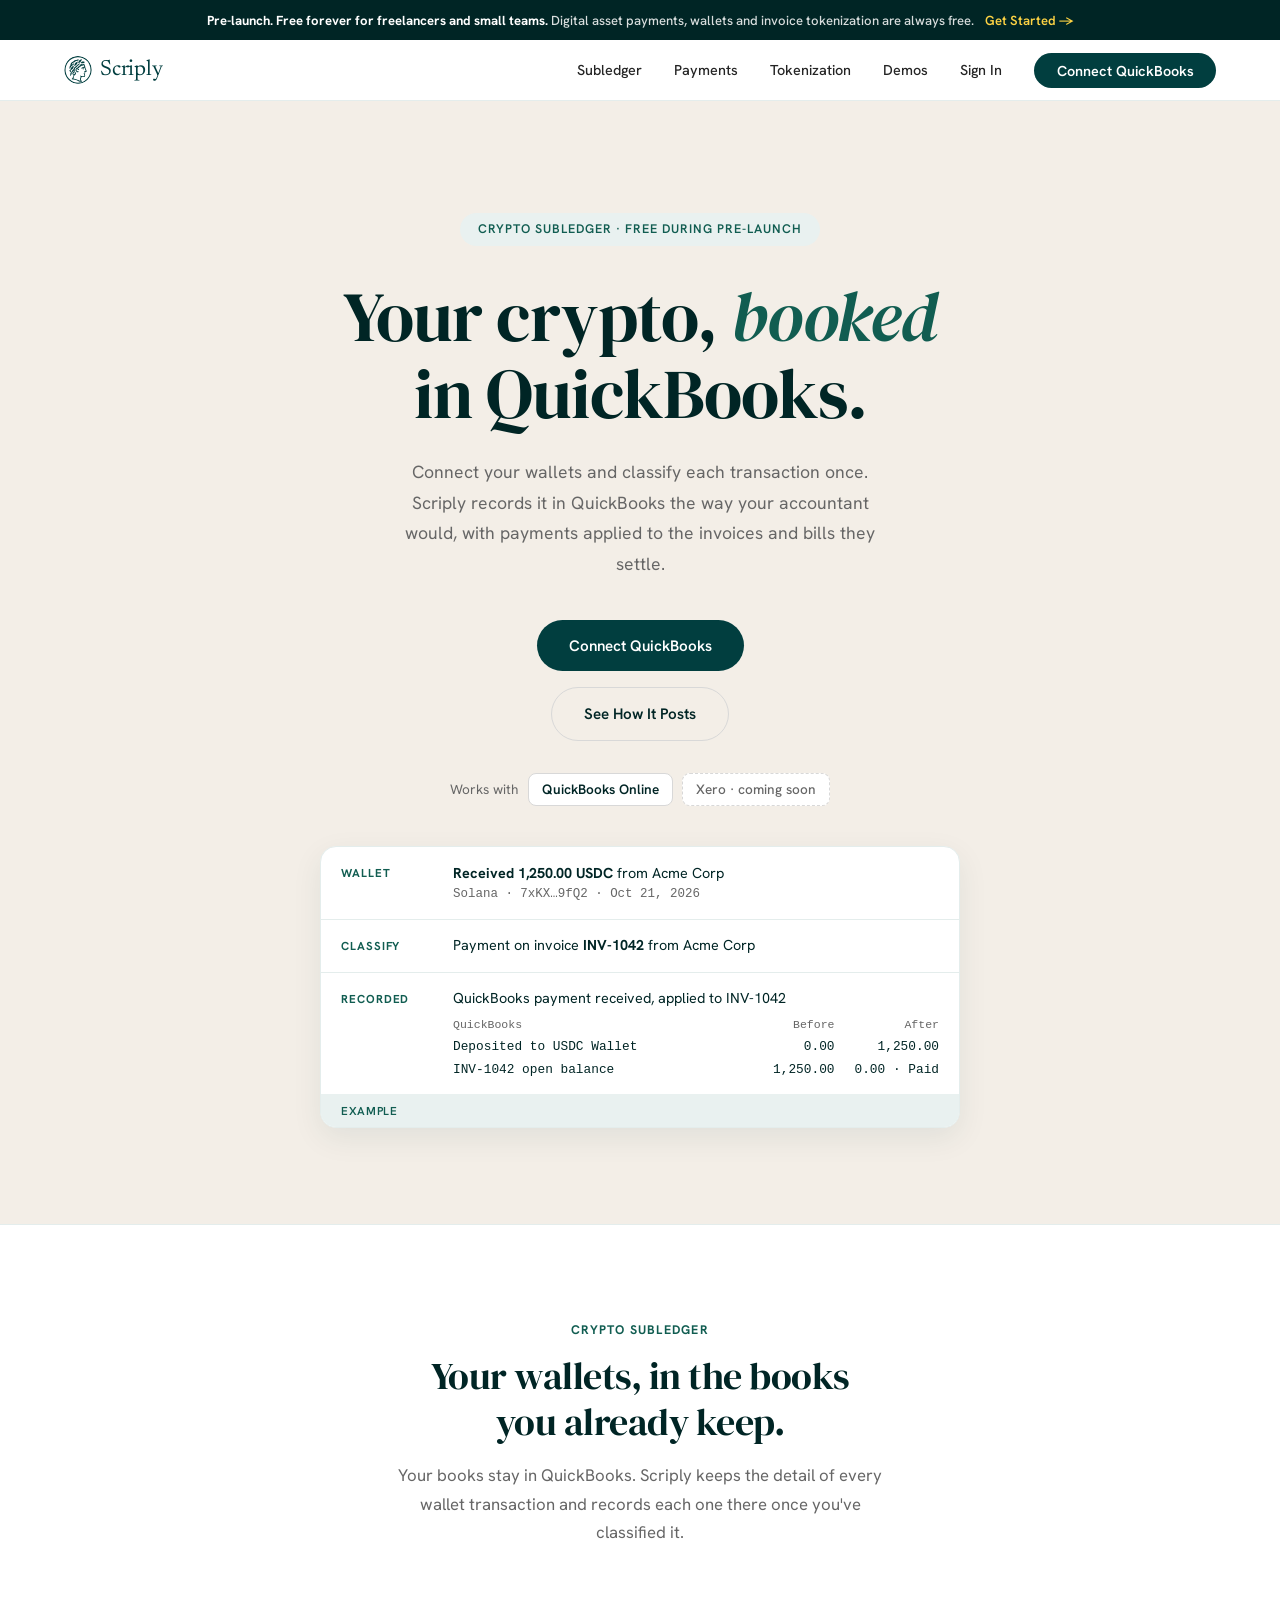
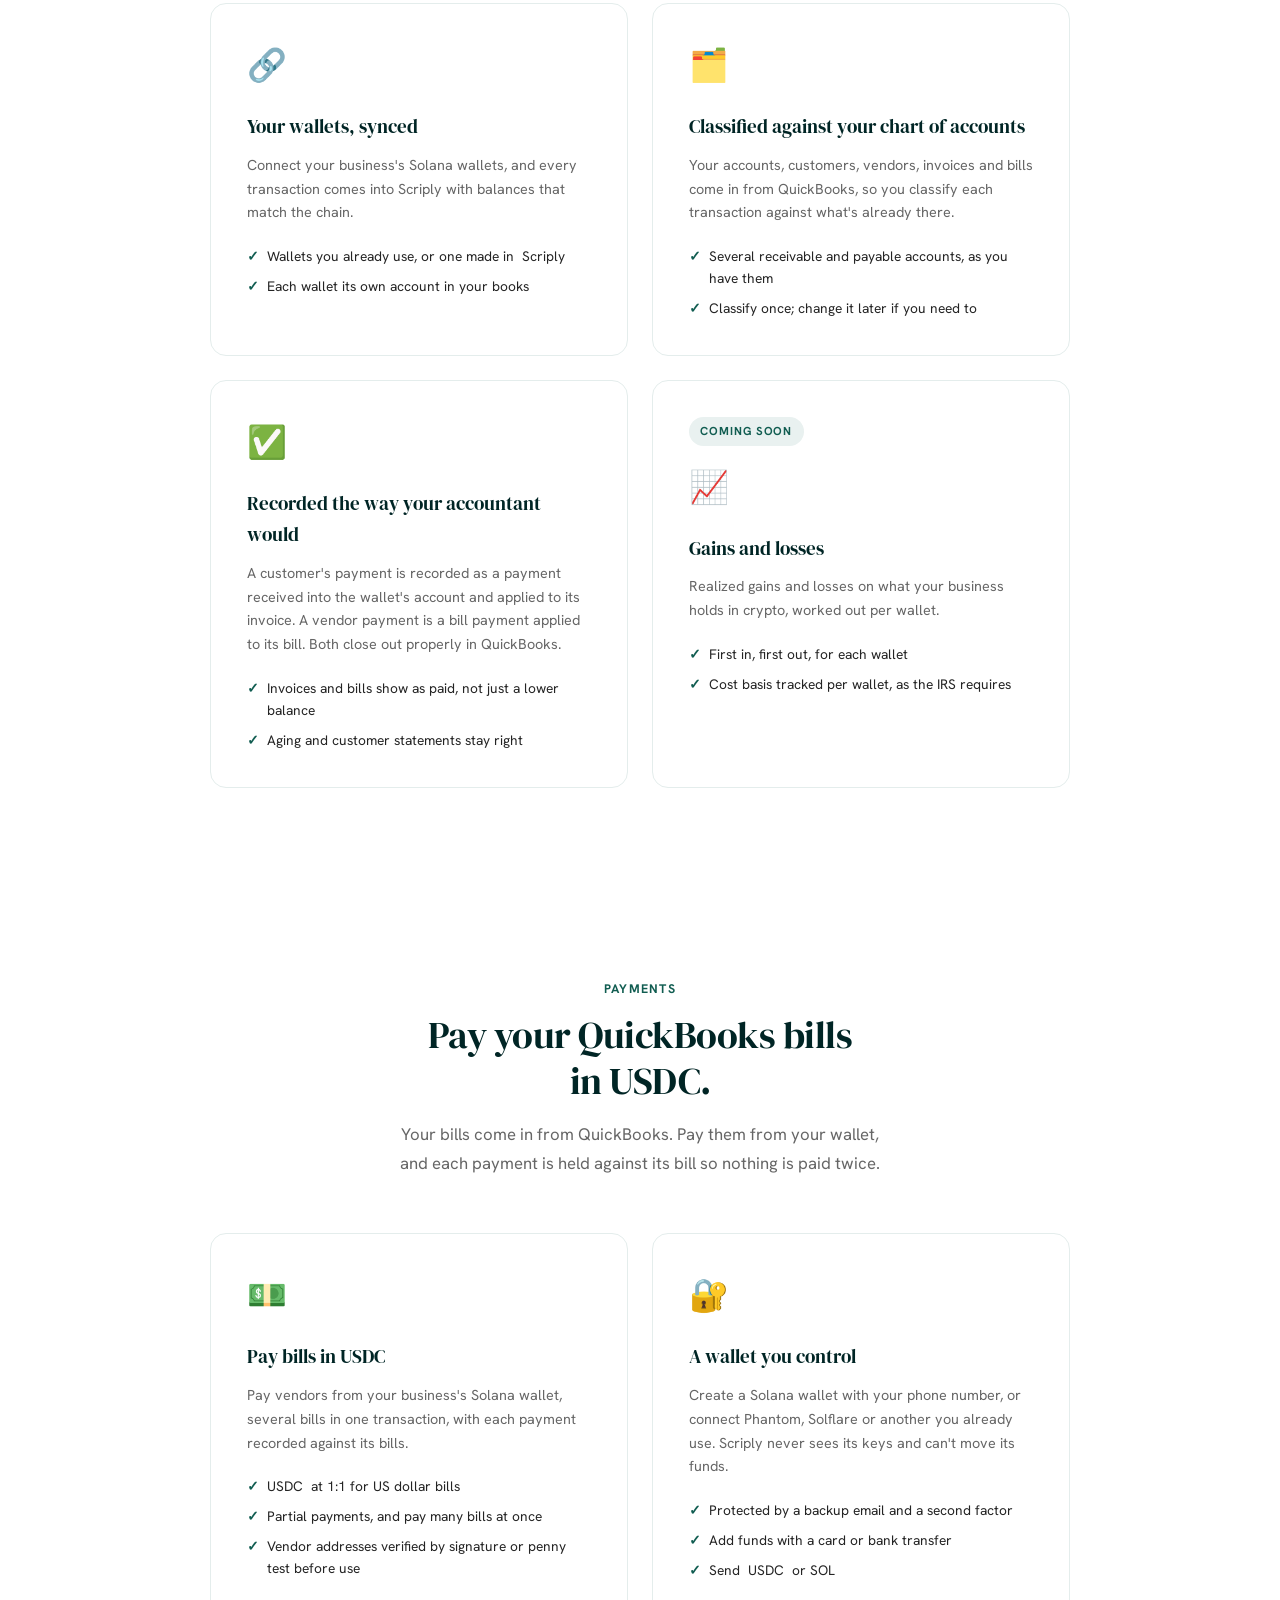
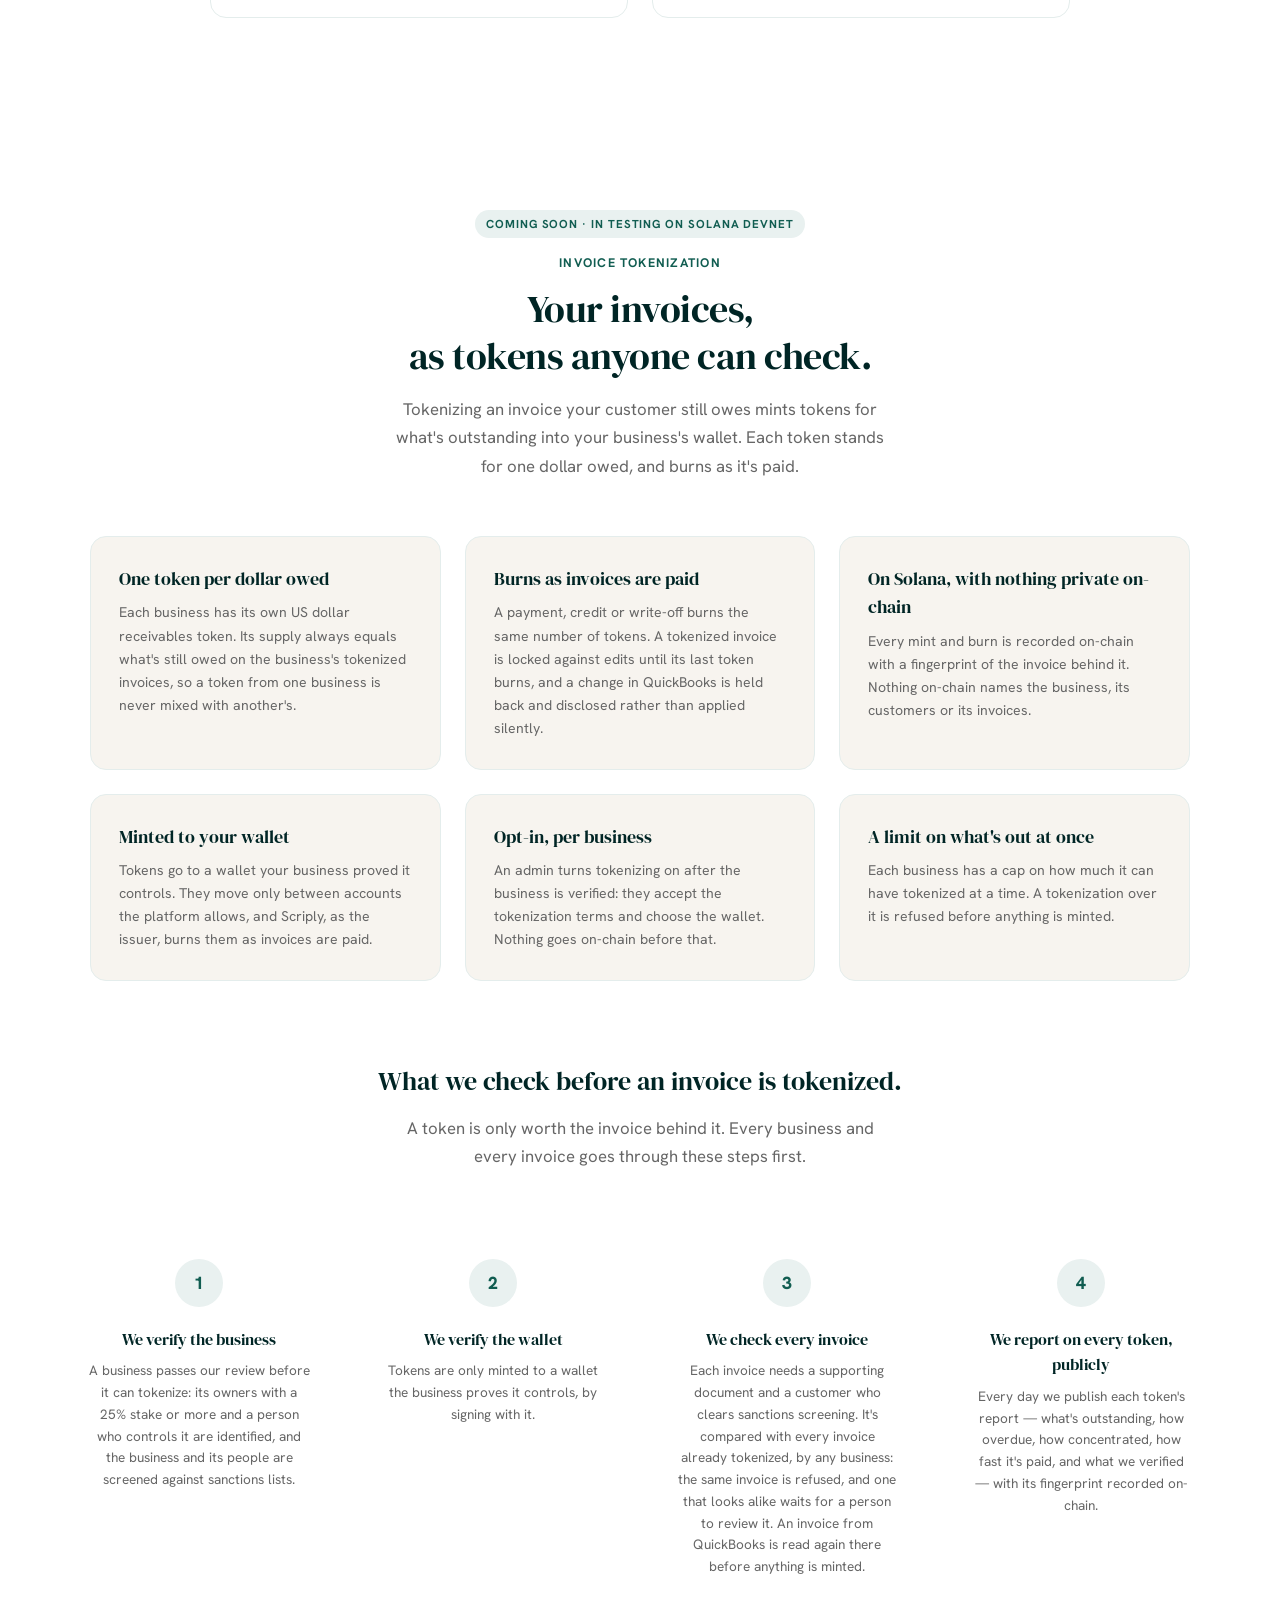
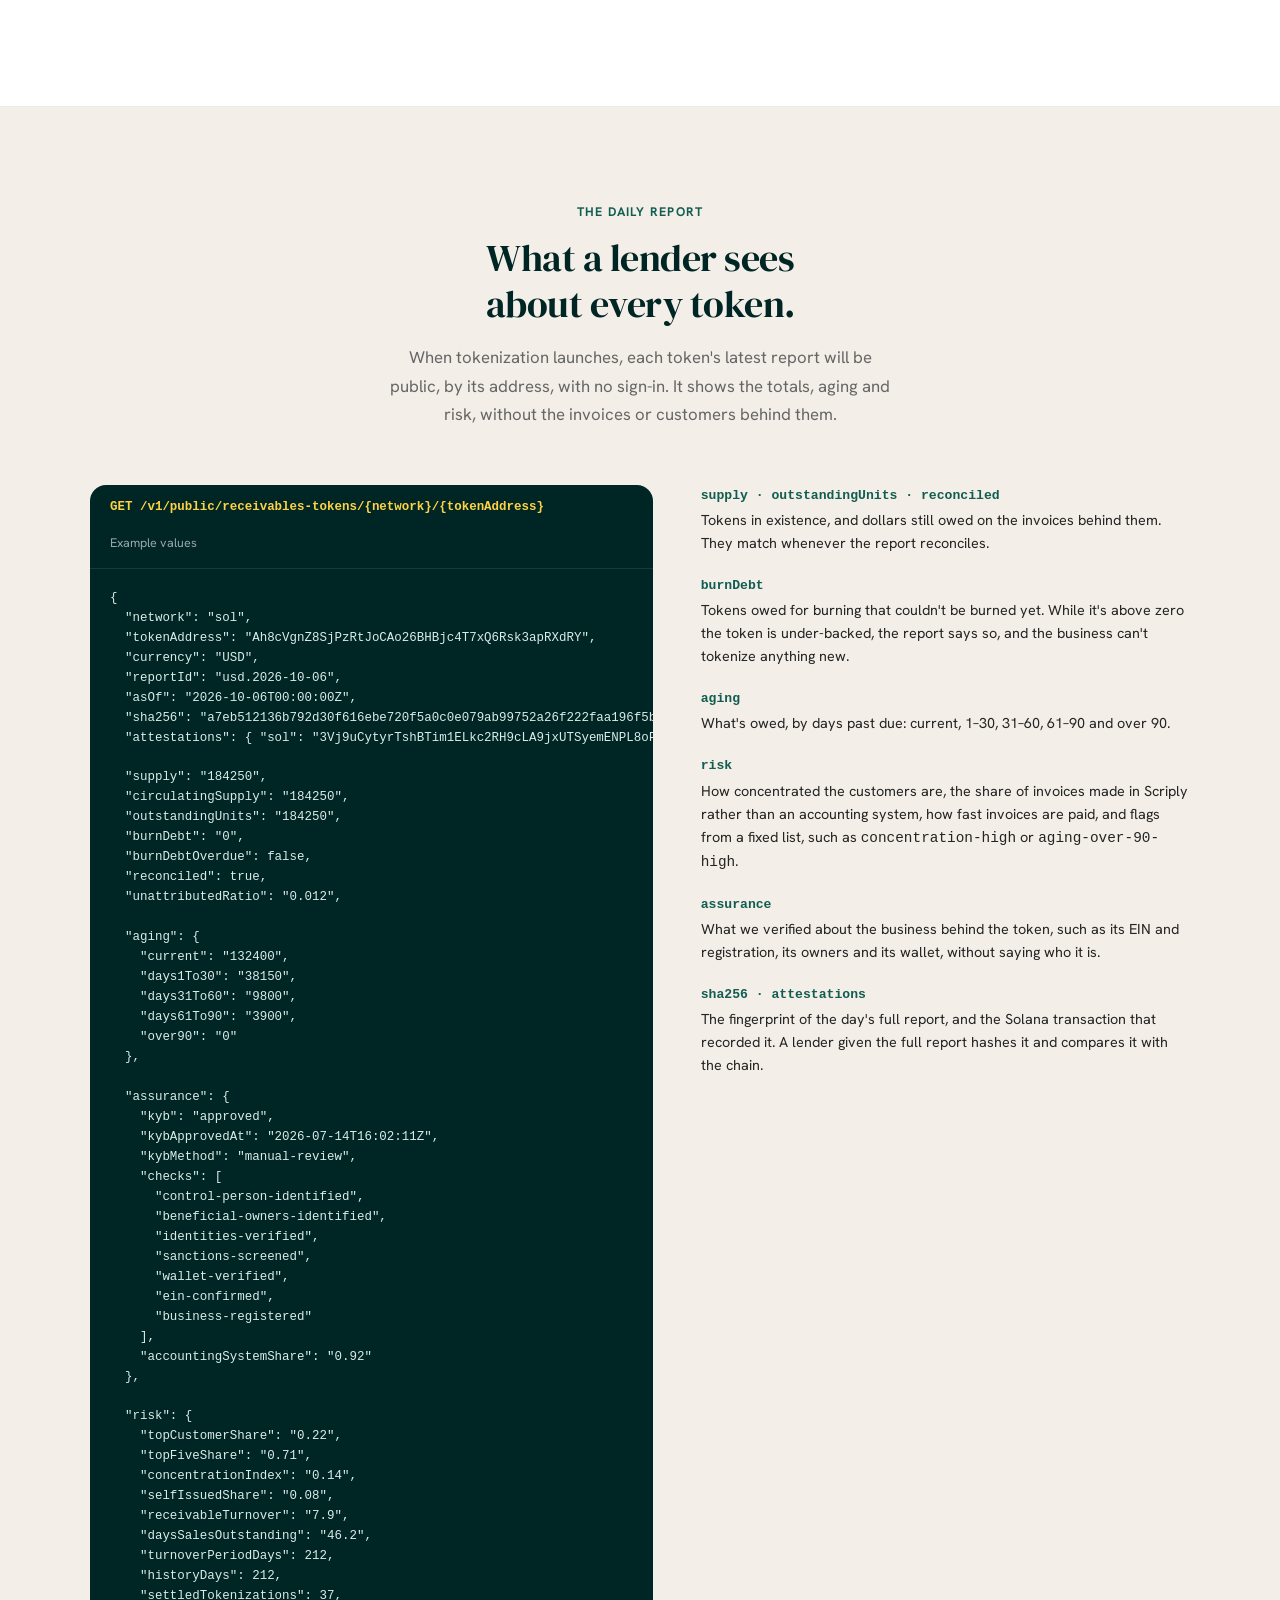
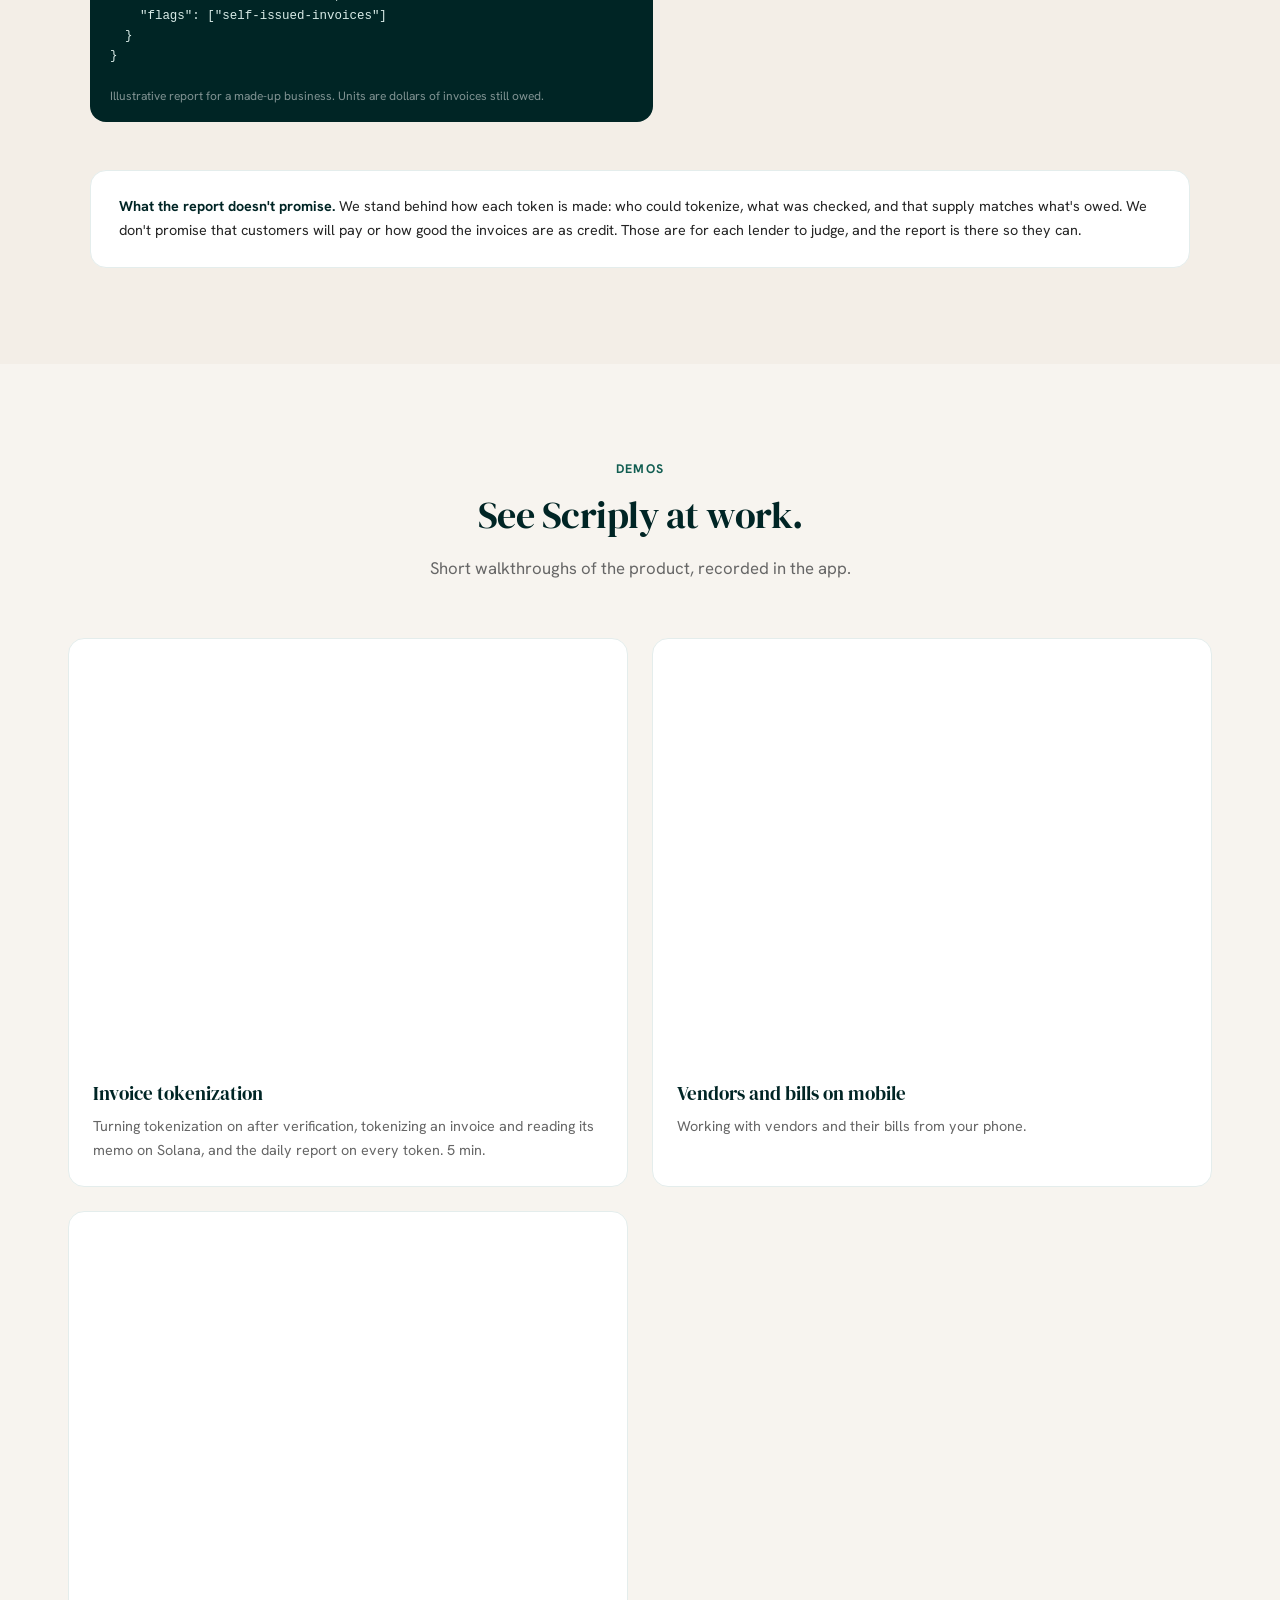
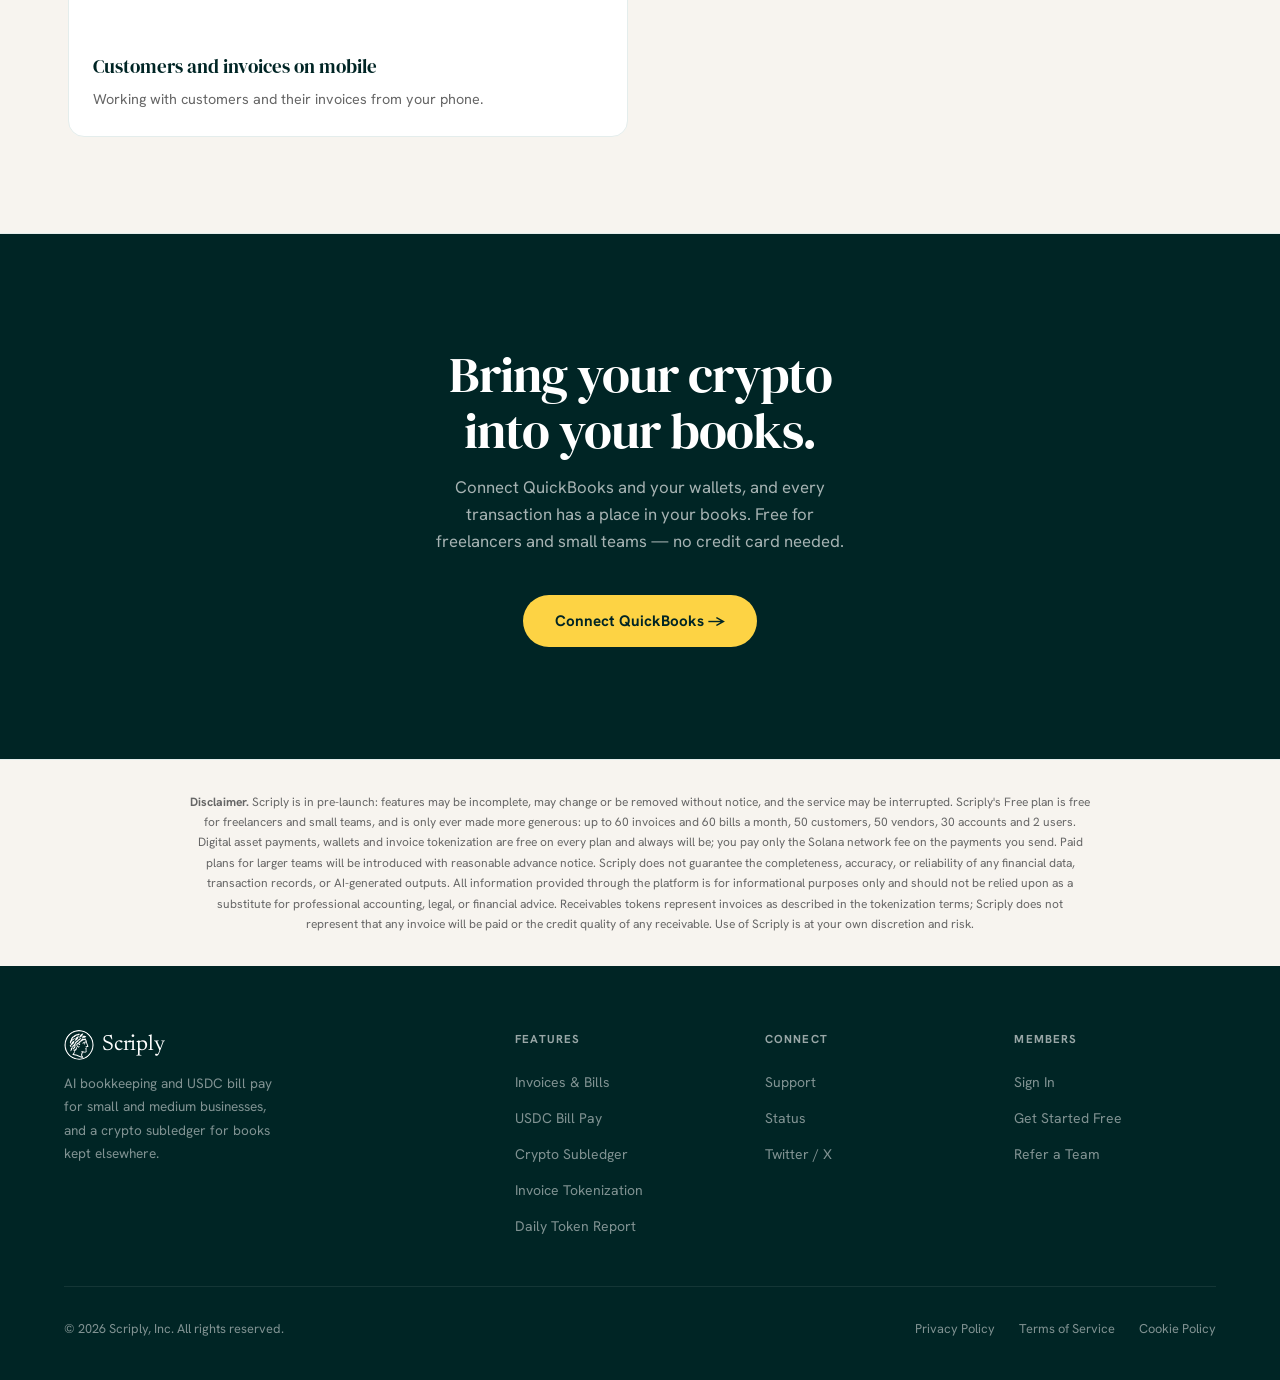
==== commit 7622f70d: "Add the vendors-and-bills and customers-and-invoices mobile demos Co-Authored-By: Claude Opus 5.5 <n" ====
--- a/crypto-subledger.html
+++ b/crypto-subledger.html
@@ -345,6 +345,20 @@
           <p>Turning tokenization on after verification, tokenizing an invoice and reading its memo on <span translate="no">Solana</span>, and the daily report on every token. 5 min.</p>
         </figcaption>
       </figure>
+      <figure class="demo-card">
+        <iframe src="https://www.youtube.com/embed/tl_y_i4UKSY" title="Vendors and bills on mobile demo" loading="lazy" allowfullscreen></iframe>
+        <figcaption>
+          <h3>Vendors and bills on mobile</h3>
+          <p>Working with vendors and their bills from your phone.</p>
+        </figcaption>
+      </figure>
+      <figure class="demo-card">
+        <iframe src="https://www.youtube.com/embed/xU7zN93-OXM" title="Customers and invoices on mobile demo" loading="lazy" allowfullscreen></iframe>
+        <figcaption>
+          <h3>Customers and invoices on mobile</h3>
+          <p>Working with customers and their invoices from your phone.</p>
+        </figcaption>
+      </figure>
     </div>
   </section>
 
